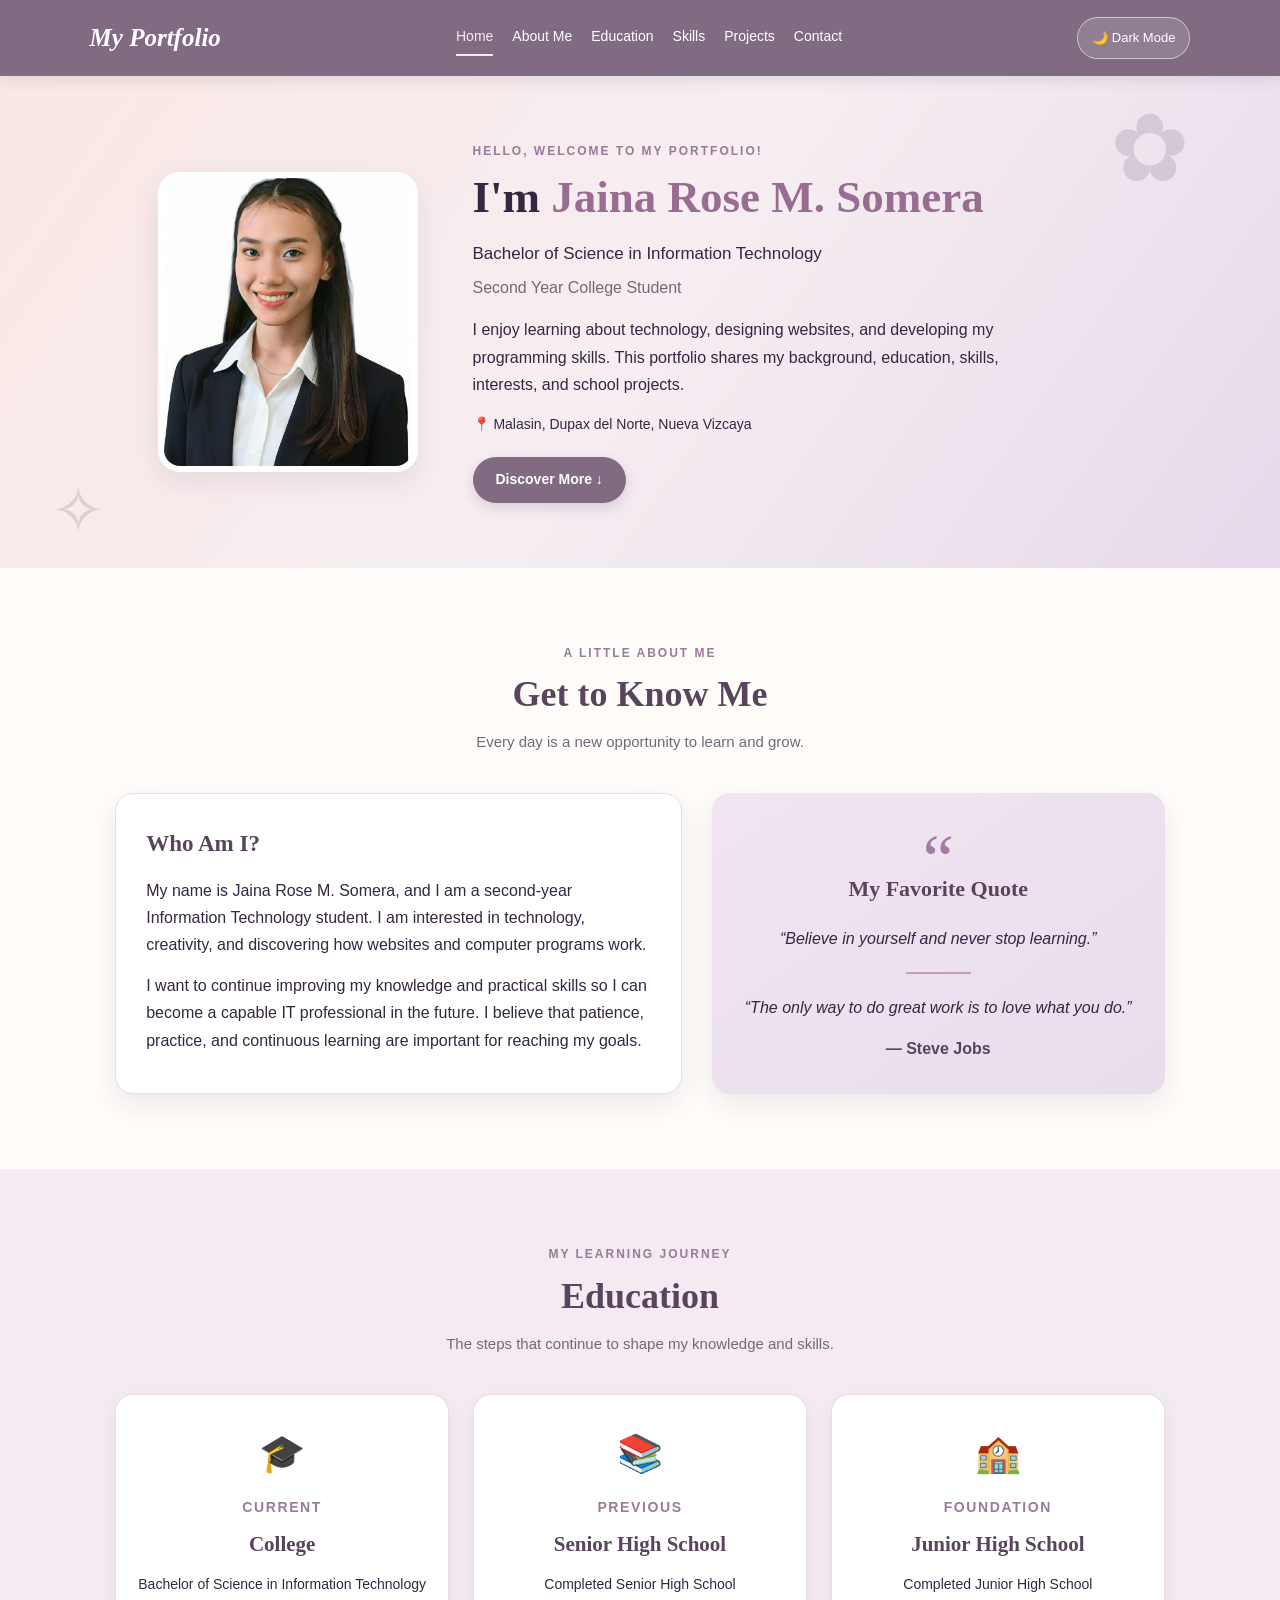
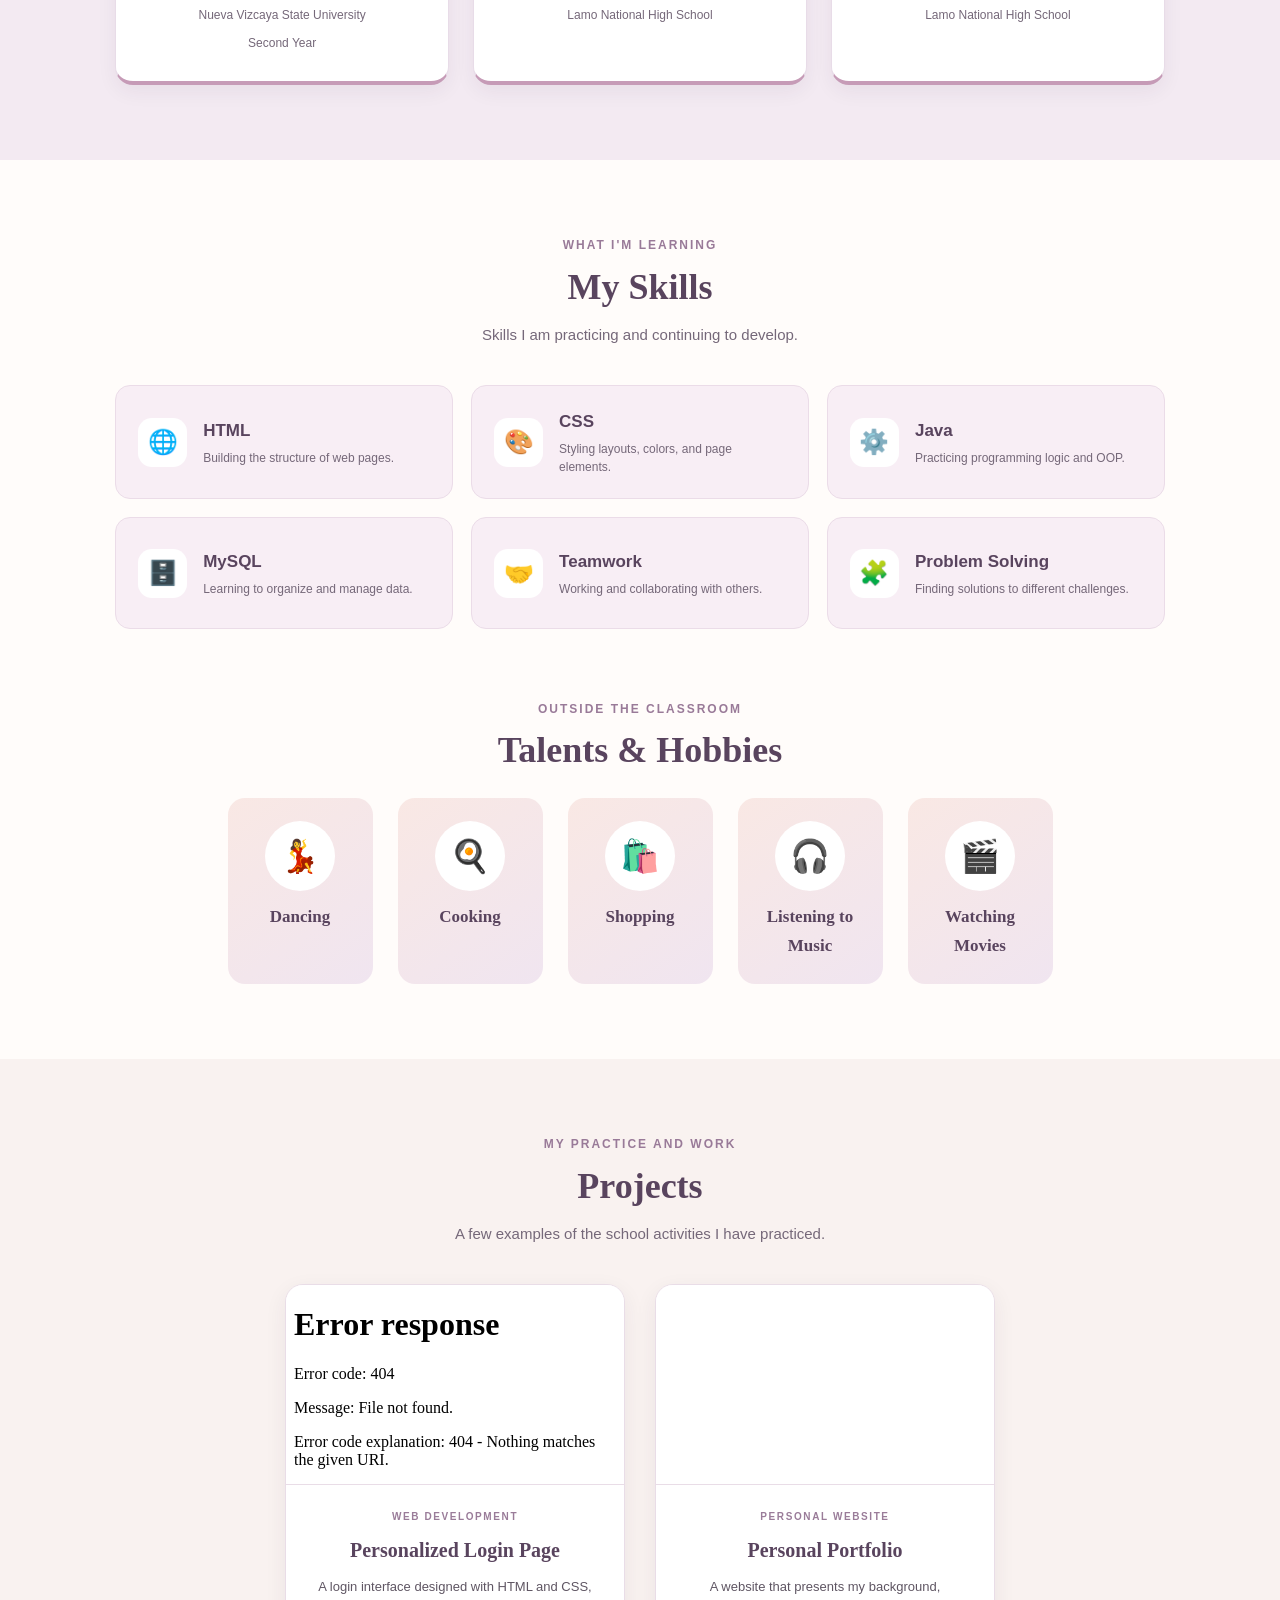
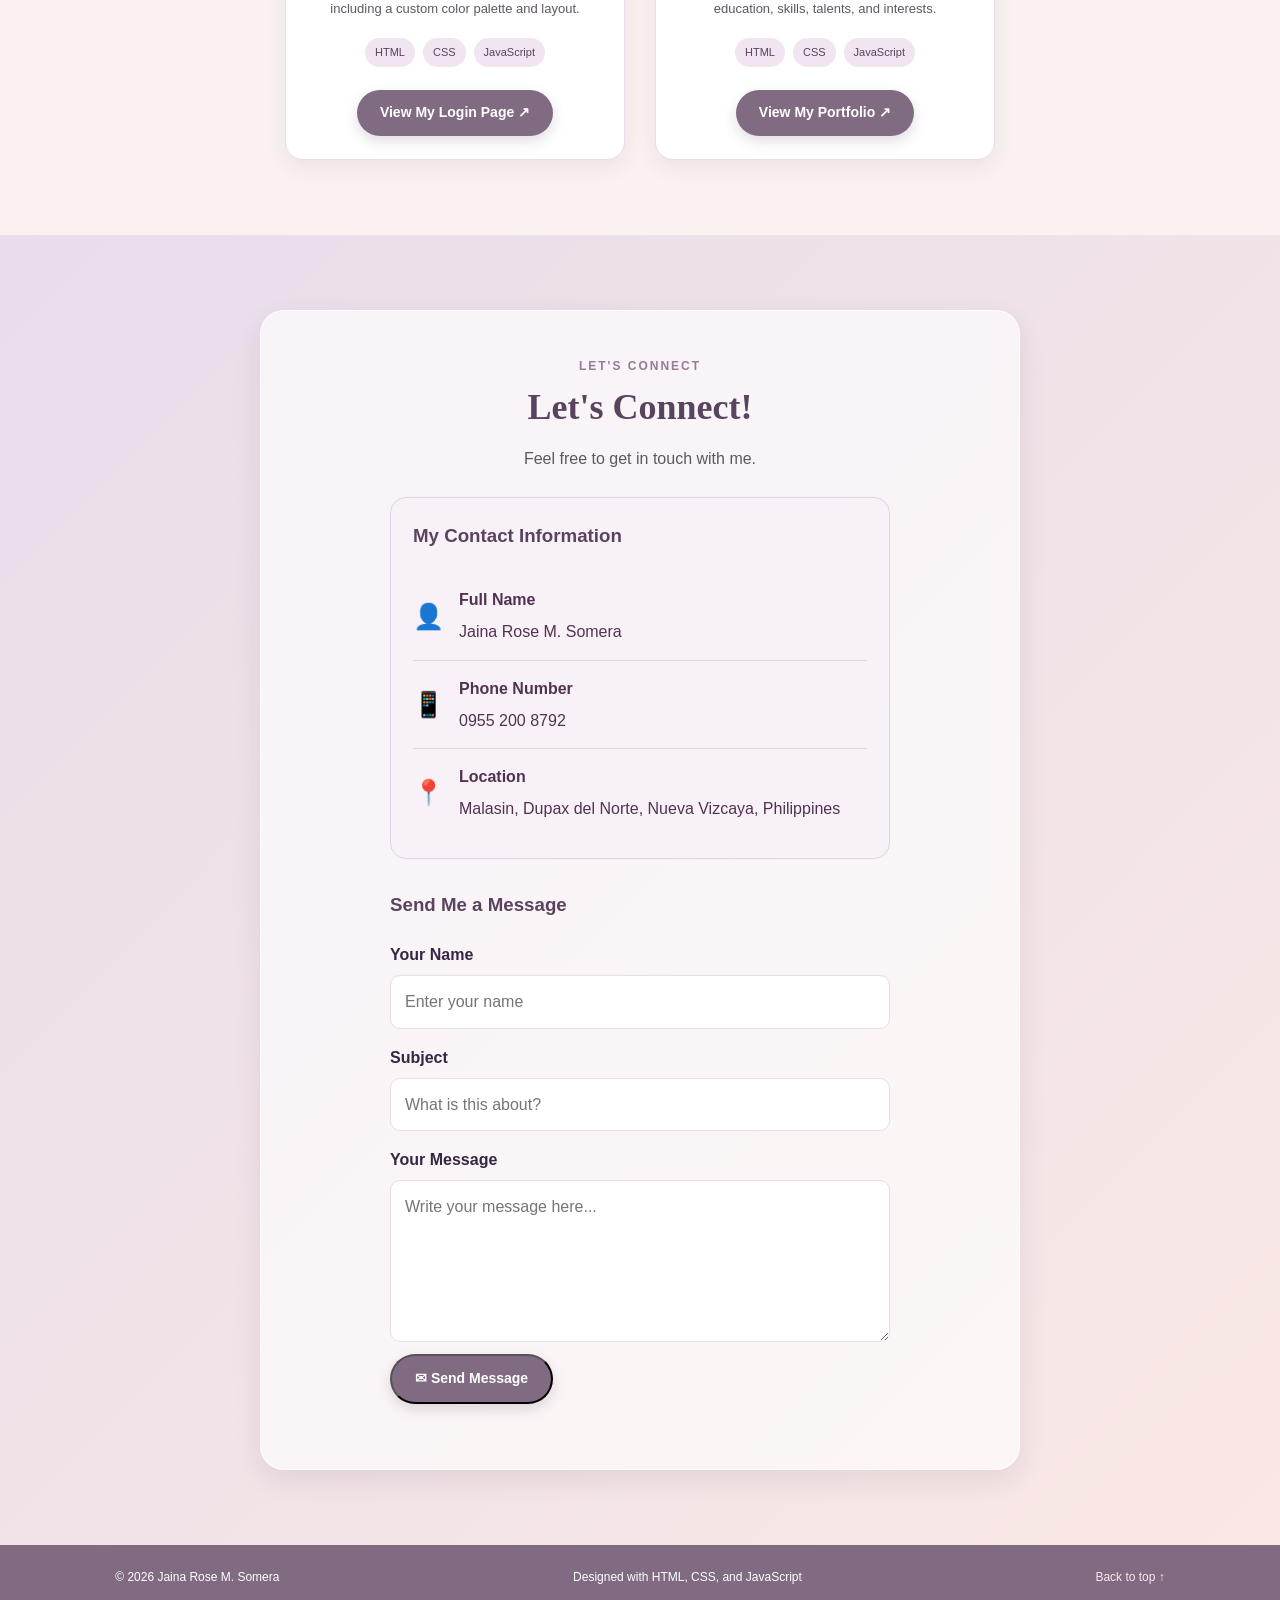
==== index.html @ 02da7db4 "Update index.html" ====
<!DOCTYPE html>
<html lang="en">
<head>
<meta charset="UTF-8">
<meta name="viewport" content="width=device-width, initial-scale=1.0">
<title>My Personal Portfolio | Jaina Rose M. Somera</title>
<link rel="stylesheet" href="style.css">
<script src="script.js" defer></script>
</head>
<body>
<header class="site-header">
<a class="logo" href="#home">My Portfolio</a>
<nav aria-label="Main navigation">
<a href="#home">Home</a>
<a href="#about">About Me</a>
<a href="#education">Education</a>
<a href="#skills">Skills</a>
<a href="#projects">Projects</a>
<a href="#contact">Contact</a>
</nav>
<button id="themeButton" class="theme-button" type="button">
🌙 Dark Mode
</button>
</header>
<main>
<!-- HOME SECTION -->
<section class="hero" id="home">
<div class="hero-image">
<img src="profile.jpg"
alt="Profile picture of Jaina Rose M. Somera"
onerror="this.style.display='none'; this.nextElementSibling.style.display='flex';">
<div class="photo-placeholder">
📷
<span>Add your photo</span>
</div>
</div>
<div class="hero-content">
<p class="eyebrow">HELLO, WELCOME TO MY PORTFOLIO!</p>
<h1>I'm <span>Jaina Rose M. Somera</span></h1>
<h2>Bachelor of Science in Information Technology</h2>
<p class="year-level">Second Year College Student</p>
<p class="description">
I enjoy learning about technology, designing websites,
and developing my programming skills. This portfolio
shares my background, education, skills, interests,
and school projects.
</p>
<p class="location">
📍 Malasin, Dupax del Norte, Nueva Vizcaya
</p>
<a href="#about" class="button-link">
Discover More ↓
</a>
</div>
<div class="hero-decoration decoration-one">✿</div>
<div class="hero-decoration decoration-two">✧</div>
</section>
<!-- ABOUT ME SECTION -->
<section class="section about-section" id="about">
<div class="section-heading">
<p class="eyebrow">A LITTLE ABOUT ME</p>
<h2>Get to Know Me</h2>
<p class="section-intro">
Every day is a new opportunity to learn and grow.
</p>
</div>
<div class="about-grid">
<article class="about-text panel">
<h3>Who Am I?</h3>
<p>
My name is Jaina Rose M. Somera, and I am a
second-year Information Technology student.
I am interested in technology, creativity, and
discovering how websites and computer programs work.
</p>
<p>
I want to continue improving my knowledge and
practical skills so I can become a capable IT
professional in the future. I believe that patience,
practice, and continuous learning are important
for reaching my goals.
</p>
</article>
<aside class="quote-card">
<span class="quote-mark">“</span>
<h3>My Favorite Quote</h3>
<blockquote>
“Believe in yourself and never stop learning.”
</blockquote>
<div class="quote-divider"></div>
<blockquote>
“The only way to do great work is to love what you do.”
</blockquote>
<p class="quote-author">— Steve Jobs</p>
</aside>
</div>
</section>
<!-- EDUCATION SECTION -->
<section class="section education-section" id="education">
<div class="section-heading">
<p class="eyebrow">MY LEARNING JOURNEY</p>
<h2>Education</h2>
<p class="section-intro">
The steps that continue to shape my knowledge and skills.
</p>
</div>
<div class="three-column-grid">
<article class="info-card">
<div class="card-icon">🎓</div>
<p class="card-label">CURRENT</p>
<h3>College</h3>
<p>Bachelor of Science in Information Technology</p>
<p class="muted">Nueva Vizcaya State University</p>
<p class="muted">Second Year</p>
</article>
<article class="info-card">
<div class="card-icon">📚</div>
<p class="card-label">PREVIOUS</p>
<h3>Senior High School</h3>
<p>Completed Senior High School</p>
<p class="muted">Lamo National High School</p>
</article>
<article class="info-card">
<div class="card-icon">🏫</div>
<p class="card-label">FOUNDATION</p>
<h3>Junior High School</h3>
<p>Completed Junior High School</p>
<p class="muted">Lamo National High School</p>
</article>
</div>
</section>
<!-- SKILLS SECTION -->
<section class="section skills-section" id="skills">
<div class="section-heading">
<p class="eyebrow">WHAT I'M LEARNING</p>
<h2>My Skills</h2>
<p class="section-intro">
Skills I am practicing and continuing to develop.
</p>
</div>
<div class="skills-grid">
<article class="skill-card">
<span class="skill-icon">🌐</span>
<div>
<h3>HTML</h3>
<p>Building the structure of web pages.</p>
</div>
</article>
<article class="skill-card">
<span class="skill-icon">🎨</span>
<div>
<h3>CSS</h3>
<p>Styling layouts, colors, and page elements.</p>
</div>
</article>
<article class="skill-card">
<span class="skill-icon">⚙️</span>
<div>
<h3>Java</h3>
<p>Practicing programming logic and OOP.</p>
</div>
</article>
<article class="skill-card">
<span class="skill-icon">🗄️</span>
<div>
<h3>MySQL</h3>
<p>Learning to organize and manage data.</p>
</div>
</article>
<article class="skill-card">
<span class="skill-icon">🤝</span>
<div>
<h3>Teamwork</h3>
<p>Working and collaborating with others.</p>
</div>
</article>
<article class="skill-card">
<span class="skill-icon">🧩</span>
<div>
<h3>Problem Solving</h3>
<p>Finding solutions to different challenges.</p>
</div>
</article>
</div>
<div class="talents-block">
<div class="section-heading compact-heading">
<p class="eyebrow">OUTSIDE THE CLASSROOM</p>
<h2>Talents & Hobbies</h2>
</div>
<div class="talent-row">
<div class="talent-item">
<span>💃</span>
<h3>Dancing</h3>
</div>
<div class="talent-item">
<span>🍳</span>
<h3>Cooking</h3>
</div>
<div class="talent-item">
<span>🛍️</span>
<h3>Shopping</h3>
</div>
<div class="talent-item">
<span>🎧</span>
<h3>Listening to Music</h3>
</div>
<div class="talent-item">
<span>🎬</span>
<h3>Watching Movies</h3>
</div>
</div>
</div>
</div>
</div>
</section>

    <!-- PROJECTS SECTION -->
<section class="section projects-section" id="projects">
<div class="section-heading">
<p class="eyebrow">MY PRACTICE AND WORK</p>
<h2>Projects</h2>
<p class="section-intro">
A few examples of the school activities I have practiced.
</p>
</div>
<div class="three-column-grid project-grid">

   <!-- PROJECT 1: LOGIN PAGE -->
<article class="project-card">
    <!-- PALITAN ANG ART-LOGIN NG IFRAME PREVIEW -->
    <div class="project-art portfolio-preview">
        <iframe
            src="ILAGAY_DITO_ANG_LOGIN_PAGE_LINK_O_URL"
            title="Personalized Login Page Preview"
            loading="lazy">
        </iframe>
    </div>

    <div class="project-body">
        <p class="card-label">WEB DEVELOPMENT</p>
        <h3>Personalized Login Page</h3>
        <p>
            A login interface designed with HTML and CSS,
            including a custom color palette and layout.
        </p>
        <div class="tag-list">
            <span>HTML</span>
            <span>CSS</span>
            <span>JavaScript</span>
        </div>
        
        <a
            href="https://jainasomera.github.io/"
            class="button-link"
            target="_blank"
            rel="noopener noreferrer"
        >
            View My Login Page ↗
        </a>
    </div>
</article>
    
    <!-- PROJECT 2: PERSONAL PORTFOLIO -->
    <article class="project-card">
        <div class="project-art portfolio-preview">
            <iframe
                src="https://jainasomera.github.io/"
                title="My Personal Portfolio Preview"
                loading="lazy">
            </iframe>
        </div>
        <div class="project-body">
            <p class="card-label">PERSONAL WEBSITE</p>
            <h3>Personal Portfolio</h3>
            <p>
                A website that presents my background, education,
                skills, talents, and interests.
            </p>
            <div class="tag-list">
                <span>HTML</span>
                <span>CSS</span>
                <span>JavaScript</span>  
            </div>
            <a href="https://jainasomera.github.io/"
               class="button-link"
               target="_blank"
               rel="noopener noreferrer">
               View My Portfolio ↗
            </a>
        </div>
    </article>

</div>
</section>
<!-- CONTACT SECTION -->
<section class="section contact-section" id="contact">
<div class="contact-box">
<p class="eyebrow">LET'S CONNECT</p>
<h2>Let's Connect!</h2>
<p>Feel free to get in touch with me.</p>
<!-- My Contact Information -->
<div class="my-contact-info">
<h3>My Contact Information</h3>
<div class="contact-detail">
<span class="contact-icon">👤</span>
<div>
<h4>Full Name</h4>
<p>Jaina Rose M. Somera</p>
</div>
</div>
<div class="contact-detail">
<span class="contact-icon">📱</span>
<div>
<h4>Phone Number</h4>
<p>0955 200 8792</p>
</div>
</div>
<div class="contact-detail">
<span class="contact-icon">📍</span>
<div>
<h4>Location</h4>
<p>Malasin, Dupax del Norte, Nueva Vizcaya, Philippines</p>
</div>
</div>
</div>
<!-- Send Me a Message -->
<div class="message-form">
<h3>Send Me a Message</h3>
<form id="contactForm">
<label for="visitorName">Your Name</label>
<input
type="text"
id="visitorName"
name="visitorName"
placeholder="Enter your name"
required
>
<label for="messageSubject">Subject</label>
<input
type="text"
id="messageSubject"
name="messageSubject"
placeholder="What is this about?"
required
>
<label for="visitorMessage">Your Message</label>
<textarea
id="visitorMessage"
name="visitorMessage"
placeholder="Write your message here..."
rows="5"
required
></textarea>
<button type="submit" class="button-link">
✉ Send Message
</button>
<p id="formMessage" class="small-note"
aria-live="polite"></p>
</form>
</div>
</div>
</section>
</main>
<!-- FOOTER -->
<footer class="site-footer">
<p>© <span id="currentYear">2026</span> Jaina Rose M. Somera</p>
<p>Designed with HTML, CSS, and JavaScript</p>
<a href="#home">Back to top ↑</a>
</footer>
<button id="backToTop" class="back-to-top" type="button"
aria-label="Back to top">↑</button>
<div id="toast" class="toast" role="status" aria-live="polite"></div>
</body>
</html>
---- style.css ----
/* ==================================
   MY PERSONAL PORTFOLIO - CSS
================================== */

:root {
    --plum: #806B82;
    --plum-dark: #59445E;
    --plum-deep: #352642;
    --pink: #EBCDD5;
    --cream: #FFF9F6;
    --lavender: #E8DDEB;
    --white: #FFFFFF;
    --muted: #756879;
    --border: #E9DDE7;
    --shadow: 0 10px 28px rgba(53, 38, 66, 0.09);
}

* {
    margin: 0;
    padding: 0;
    box-sizing: border-box;
    scroll-behavior: smooth;
}

body {
    font-family: Arial, Helvetica, sans-serif;
    background: var(--cream);
    color: var(--plum-deep);
    line-height: 1.7;
    transition: background 0.3s, color 0.3s;
}

a {
    color: inherit;
    text-decoration: none;
}

button {
    font: inherit;
    cursor: pointer;
}

button:focus-visible,
a:focus-visible {
    outline: 3px solid #C69BB7;
    outline-offset: 4px;
}

/* HEADER */

.site-header {
    width: 100%;
    min-height: 76px;
    padding: 16px 7%;
    display: flex;
    align-items: center;
    justify-content: space-between;
    gap: 18px;
    flex-wrap: wrap;
    background: var(--plum);
    color: var(--white);
    box-shadow: 0 3px 14px rgba(53, 38, 66, 0.12);
    position: sticky;
    top: 0;
    z-index: 100;
}

.logo {
    font-family: Georgia, "Times New Roman", serif;
    font-size: 25px;
    font-style: italic;
    font-weight: bold;
}

.site-header nav {
    display: flex;
    align-items: center;
    justify-content: center;
    gap: 19px;
    flex-wrap: wrap;
}

.site-header nav a {
    color: #FFFFFF;
    font-size: 14px;
    padding: 5px 0;
    border-bottom: 2px solid transparent;
    transition: 0.25s;
}

.site-header nav a:hover,
.site-header nav a.active {
    color: #FFE5EC;
    border-bottom-color: #FFE5EC;
}

.theme-button {
    border: 1px solid rgba(255, 255, 255, 0.55);
    border-radius: 24px;
    padding: 9px 14px;
    background: rgba(255, 255, 255, 0.13);
    color: white;
    font-size: 13px;
    transition: 0.25s;
}

.theme-button:hover {
    background: rgba(255, 255, 255, 0.24);
    transform: translateY(-2px);
}

/* HOME / HERO */

.hero {
    min-height: 470px;
    padding: 65px 9%;
    display: flex;
    justify-content: center;
    align-items: center;
    gap: 55px;
    flex-wrap: wrap;
    position: relative;
    overflow: hidden;
    background: linear-gradient(125deg, #F9E8E4, #F6EEF2, #E6D9EA);
}

.hero-image {
    width: 260px;
    height: 300px;
    flex: 0 0 260px;
    position: relative;
    z-index: 1;
}

.hero-image img {
    width: 100%;
    height: 100%;
    object-fit: cover;
    border: 6px solid #FFFFFF;
    border-radius: 22px;
    box-shadow: var(--shadow);
}

.photo-placeholder {
    display: none;
    width: 100%;
    height: 100%;
    flex-direction: column;
    align-items: center;
    justify-content: center;
    gap: 12px;
    border: 2px dashed #B99BB8;
    border-radius: 22px;
    color: var(--plum-dark);
    background: rgba(255, 255, 255, 0.55);
    font-size: 45px;
}

.photo-placeholder span {
    font-size: 14px;
}

.hero-content {
    flex: 1 1 360px;
    max-width: 650px;
    position: relative;
    z-index: 1;
}

.eyebrow {
    color: #997A98;
    font-size: 12px;
    font-weight: bold;
    letter-spacing: 2px;
    margin-bottom: 9px;
}

.hero-content h1 {
    color: var(--plum-deep);
    font-family: Georgia, "Times New Roman", serif;
    font-size: clamp(31px, 4vw, 45px);
    line-height: 1.2;
    margin-bottom: 16px;
}

.hero-content h1 span {
    color: #986D91;
}

.hero-content h2 {
    font-size: 17px;
    font-weight: normal;
    margin-bottom: 5px;
}

.year-level {
    color: var(--muted);
    margin-bottom: 12px;
}

.description {
    max-width: 570px;
    margin: 15px 0;
}

.location {
    font-size: 14px;
    margin-bottom: 20px;
}

.button-link {
    display: inline-flex;
    justify-content: center;
    align-items: center;
    gap: 10px;
    border-radius: 28px;
    padding: 11px 23px;
    background: var(--plum);
    color: #FFFFFF;
    font-size: 14px;
    font-weight: bold;
    box-shadow: 0 5px 13px rgba(89, 68, 94, 0.18);
    transition: 0.25s;
}

.button-link:hover {
    background: var(--plum-dark);
    transform: translateY(-3px);
}

.hero-decoration {
    position: absolute;
    color: rgba(128, 107, 130, 0.22);
    line-height: 1;
    pointer-events: none;
}

.decoration-one {
    top: 25px;
    right: 7%;
    font-size: 95px;
}

.decoration-two {
    left: 4%;
    bottom: 25px;
    font-size: 65px;
}

/* GENERAL SECTION STYLES */

.section {
    padding: 75px 9%;
}

.section-heading {
    text-align: center;
    max-width: 720px;
    margin: 0 auto 38px;
}

.section-heading h2,
.contact-box h2 {
    color: var(--plum-dark);
    font-family: Georgia, "Times New Roman", serif;
    font-size: clamp(28px, 3vw, 36px);
    line-height: 1.25;
}

.section-intro {
    color: var(--muted);
    margin-top: 12px;
    font-size: 15px;
}

.three-column-grid {
    display: grid;
    grid-template-columns: repeat(3, minmax(0, 1fr));
    gap: 24px;
}

/* ABOUT ME */

.about-section {
    background: #FFFCFA;
}

.about-grid {
    display: grid;
    grid-template-columns: 1.25fr 1fr;
    gap: 30px;
    align-items: stretch;
}

.panel {
    padding: 30px;
    border: 1px solid var(--border);
    border-radius: 18px;
    background: #FFFFFF;
    box-shadow: var(--shadow);
}

.about-text h3 {
    color: var(--plum-dark);
    font-family: Georgia, "Times New Roman", serif;
    font-size: 23px;
    margin-bottom: 14px;
}

.about-text p {
    margin-bottom: 14px;
}

.about-text p:last-child {
    margin-bottom: 0;
}

.quote-card {
    position: relative;
    padding: 32px;
    text-align: center;
    border-radius: 18px;
    background: linear-gradient(145deg, #F0E5F0, #E8DDEB);
    box-shadow: var(--shadow);
}

.quote-mark {
    display: block;
    height: 45px;
    color: #A17DA1;
    font-family: Georgia, serif;
    font-size: 70px;
    line-height: 1;
}

.quote-card h3 {
    color: var(--plum-dark);
    font-family: Georgia, "Times New Roman", serif;
    font-size: 22px;
    margin-bottom: 18px;
}

.quote-card blockquote {
    font-style: italic;
    margin: 12px 0;
}

.quote-divider {
    width: 65px;
    height: 2px;
    margin: 20px auto;
    background: #C69BB7;
}

.quote-author {
    color: var(--plum-dark);
    font-weight: bold;
    margin-top: 14px;
}

/* EDUCATION */

.education-section {
    background: #F3EAF2;
}

.info-card {
    padding: 28px 22px;
    text-align: center;
    background: #FFFFFF;
    border: 1px solid #E8DCE8;
    border-bottom: 4px solid #C69BB7;
    border-radius: 18px;
    box-shadow: 0 7px 20px rgba(53, 38, 66, 0.06);
    transition: 0.25s;
}

.info-card:hover {
    transform: translateY(-5px);
    box-shadow: var(--shadow);
}

.card-icon {
    font-size: 37px;
    margin-bottom: 10px;
}

.card-label {
    color: #9A7C99;
    font-size: 10px;
    font-weight: bold;
    letter-spacing: 1.6px;
    margin-bottom: 7px;
}

.info-card h3 {
    color: var(--plum-dark);
    font-family: Georgia, "Times New Roman", serif;
    font-size: 21px;
    margin-bottom: 10px;
}

.info-card p {
    font-size: 14px;
}

.info-card .muted {
    margin-top: 8px;
    color: var(--muted);
    font-size: 12px;
}

/* SKILLS */

.skills-section {
    background: #FFFCFA;
}

.skills-grid {
    display: grid;
    grid-template-columns: repeat(3, minmax(0, 1fr));
    gap: 18px;
}

.skill-card {
    display: flex;
    align-items: center;
    gap: 16px;
    min-height: 112px;
    padding: 22px;
    background: #F8EEF5;
    border: 1px solid #EBDCE8;
    border-radius: 15px;
    transition: 0.25s;
}

.skill-card:hover {
    background: #F0E1ED;
    transform: translateY(-4px);
}

.skill-icon {
    width: 49px;
    height: 49px;
    display: flex;
    align-items: center;
    justify-content: center;
    flex: 0 0 49px;
    border-radius: 14px;
    background: #FFFFFF;
    font-size: 24px;
}

.skill-card h3 {
    color: var(--plum-dark);
    font-size: 17px;
    margin-bottom: 3px;
}

.skill-card p {
    color: var(--muted);
    font-size: 12px;
    line-height: 1.5;
}

/* TALENTS AND HOBBIES */

.talents-block {
    margin-top: 70px;
}

.compact-heading {
    margin-bottom: 25px;
}

.talent-row {
    display: flex;
    justify-content: center;
     flex-wrap: wrap;
    gap: 25px;
    
}

.talent-item {
    width: 145px;
    padding: 23px 15px;
    text-align: center;
    border-radius: 17px;
    background: linear-gradient(145deg, #F9E8E4, #F0E5F0);
    transition: 0.25s;
}

.talent-item:hover {
    transform: translateY(-5px) rotate(-1deg);
}

.talent-item span {
    width: 70px;
    height: 70px;
    display: flex;
    justify-content: center;
    align-items: center;
    margin: 0 auto 12px;
    border-radius: 50%;
    background: #FFFFFF;
    font-size: 32px;
}

.talent-item h3 {
    color: var(--plum-dark);
    font-family: Georgia, "Times New Roman", serif;
    font-size: 17px;
}

/* PROJECTS */

.projects-section {
    background: #F9F2F0;
}

.project-card {
    overflow: hidden;
    background: #FFFFFF;
    border: 1px solid var(--border);
    border-radius: 18px;
    box-shadow: 0 7px 22px rgba(53, 38, 66, 0.07);
    transition: 0.25s;
}

.project-card:hover {
    transform: translateY(-6px);
    box-shadow: var(--shadow);
}

.project-art {
    height: 175px;
    display: flex;
    align-items: center;
    justify-content: center;
    flex-direction: column;
    position: relative;
    overflow: hidden;
    gap: 7px;
}

.art-login {
    background: linear-gradient(135deg, #314B50, #78958F);
    color: #FFFFFF;
}

.mini-window {
    width: 70%;
    min-height: 115px;
    padding: 10px 13px;
    display: flex;
    flex-direction: column;
    gap: 7px;
    border: 1px solid rgba(255,255,255,0.5);
    border-radius: 10px;
    background: rgba(255,255,255,0.12);
    font-size: 10px;
}

.mini-window b {
    text-align: center;
    font-size: 13px;
    margin: 3px 0;
}

.mini-window i {
    display: block;
    height: 12px;
    border-radius: 4px;
    background: rgba(255,255,255,0.85);
}

.mini-window em {
    align-self: center;
    padding: 2px 18px;
    border-radius: 8px;
    background: #D9C2E5;
    color: #352642;
    font-style: normal;
}

.art-portfolio {
    background: linear-gradient(135deg, #C8A9C5, #F1D9D8);
    color: #49364E;
}

.art-portfolio b {
    font-family: Georgia, "Times New Roman", serif;
    font-size: 26px;
}

.art-portfolio > span:last-child {
    font-size: 12px;
    letter-spacing: 1px;
}

.art-star {
    position: absolute;
    top: 13px;
    right: 22px;
    font-size: 28px;
}

.art-database {
    background: linear-gradient(135deg, #25263F, #515879);
    color: #FFFFFF;
}

.art-database > span {
    font-size: 58px;
    line-height: 1;
}

.art-database b {
    font-size: 15px;
    letter-spacing: 3px;
}

.art-database small {
    color: #E4D8EB;
    font-size: 10px;
}

.project-body {
    padding: 23px;
}

.project-body h3 {
    color: var(--plum-dark);
    font-family: Georgia, "Times New Roman", serif;
    font-size: 20px;
    line-height: 1.35;
    margin: 5px 0 12px;
}

.project-body > p:not(.card-label) {
    color: #5F5663;
    font-size: 13px;
    margin-bottom: 18px;
}

.tag-list {
    display: flex;
    flex-wrap: wrap;
    gap: 8px;
   margin-bottom: 18px;
}

.tag-list span {
    padding: 5px 10px;
    border-radius: 20px;
    background: #F0E5F0;
    color: var(--plum-dark);
    font-size: 11px;
}

.project-body .button-link {
    margin-top: 5px; 
}

/* CONTACT */

.contact-section {
    background: linear-gradient(135deg, #E8DDEB, #F9E8E4);
}

.contact-box {
    max-width: 760px;
    margin: 0 auto;
    padding: 45px 30px;
    border: 1px solid rgba(255, 255, 255, 0.8);
    border-radius: 24px;
    background: rgba(255, 255, 255, 0.63);
    text-align: center;
    box-shadow: var(--shadow);
}

.contact-box h2 {
    margin-bottom: 15px;
}

.contact-box > p:not(.eyebrow):not(.small-note) {
    color: #5F5663;
    margin: 0 auto 15px;
    max-width: 560px;
}

.contact-box .button-link {
    margin-top: 12px;
}

.small-note {
    color: var(--muted);
    font-size: 11px;
    margin-top: 20px;
}

/* FOOTER */

.site-footer {
    display: flex;
    justify-content: space-between;
    align-items: center;
    gap: 12px 25px;
    flex-wrap: wrap;
    padding: 22px 9%;
    background: var(--plum);
    color: #FFFFFF;
    font-size: 12px;
}

.site-footer a {
    color: #FFE5EC;
    border-bottom: 1px solid transparent;
}

.site-footer a:hover {
    border-bottom-color: #FFE5EC;
}

/* BACK TO TOP BUTTON */

.back-to-top {
    position: fixed;
    right: 22px;
    bottom: 22px;
    width: 45px;
    height: 45px;
    display: none;
    align-items: center;
    justify-content: center;
    border: none;
    border-radius: 50%;
    background: var(--plum);
    color: #FFFFFF;
    font-size: 24px;
    box-shadow: var(--shadow);
    z-index: 90;
    transition: 0.2s;
}

.back-to-top.visible {
    display: flex;
}

.back-to-top:hover {
    background: var(--plum-dark);
    transform: translateY(-3px);
}

/* NOTIFICATION MESSAGE */

.toast {
    position: fixed;
    left: 50%;
    bottom: 25px;
    transform: translate(-50%, 20px);
    max-width: calc(100% - 35px);
    padding: 12px 20px;
    border-radius: 12px;
    background: var(--plum-deep);
    color: #FFFFFF;
    font-size: 13px;
    text-align: center;
    box-shadow: var(--shadow);
    opacity: 0;
    pointer-events: none;
    transition: opacity 0.25s, transform 0.25s;
    z-index: 200;
}

.toast.show {
    opacity: 1;
    transform: translate(-50%, 0);
}

/* DARK MODE */

body.dark-mode {
    --cream: #211D25;
    --white: #302936;
    --plum-deep: #F7EFF8;
    --plum-dark: #F0DFF0;
    --muted: #D0C2D3;
    --border: #4D4054;
    --shadow: 0 10px 28px rgba(0, 0, 0, 0.2);
    background: #211D25;
    color: #F7EFF8;
}

body.dark-mode .site-header,
body.dark-mode .site-footer {
    background: #17131B;
}

body.dark-mode .hero {
    background: linear-gradient(125deg, #352B3D, #49394E);
}

body.dark-mode .hero-content h1,
body.dark-mode .hero-content h2,
body.dark-mode .hero-content h1 span,
body.dark-mode .section-heading h2,
body.dark-mode .about-text h3,
body.dark-mode .quote-card h3,
body.dark-mode .info-card h3,
body.dark-mode .skill-card h3,
body.dark-mode .talent-item h3,
body.dark-mode .project-body h3,
body.dark-mode .contact-box h2 {
    color: #F7EFF8;
}

body.dark-mode .about-section,
body.dark-mode .skills-section,
body.dark-mode .projects-section {
    background: #211D25;
}

body.dark-mode .education-section {
    background: #2B2431;
}

body.dark-mode .panel,
body.dark-mode .info-card,
body.dark-mode .skill-card,
body.dark-mode .project-card {
    background: #302936;
    border-color: #4D4054;
    color: #F7EFF8;
}

body.dark-mode .quote-card,
body.dark-mode .talent-item {
    background: linear-gradient(145deg, #403448, #352B3D);
    color: #F7EFF8;
}

body.dark-mode .skill-icon,
body.dark-mode .talent-item span {
    background: #49394E;
}

body.dark-mode .project-body > p:not(.card-label),
body.dark-mode .contact-box > p:not(.eyebrow):not(.small-note) {
    color: #D0C2D3;
}

body.dark-mode .contact-section {
    background: linear-gradient(135deg, #302637, #3A2D3A);
}

body.dark-mode .contact-box {
    background: rgba(33, 29, 37, 0.7);
    border-color: #4D4054;
}

body.dark-mode .tag-list span {
    background: #49394E;
    color: #F7EFF8;
}

body.dark-mode .photo-placeholder {
    background: #302936;
    color: #F7EFF8;
    border-color: #66536D;
}

/* TABLET RESPONSIVENESS */

@media screen and (max-width: 1050px) {
    .site-header {
        justify-content: center;
    }

    .site-header nav {
        order: 3;
        width: 100%;
    }

    .hero {
        gap: 35px;
    }

    .skills-grid {
        grid-template-columns: repeat(2, minmax(0, 1fr));
    }
}

/* MOBILE RESPONSIVENESS */

@media screen and (max-width: 700px) {
    .site-header {
        position: relative;
        padding: 17px 5%;
    }

    .logo {
        font-size: 23px;
    }

    .site-header nav {
        gap: 10px 15px;
    }

    .site-header nav a {
        font-size: 12px;
    }

    .hero {
        padding: 45px 6%;
        text-align: center;
        gap: 25px;
    }

    .hero-image {
        width: 220px;
        height: 255px;
        flex-basis: 220px;
    }

    .hero-content {
        flex-basis: 100%;
    }

    .hero-content h1 {
        font-size: 32px;
    }

    .hero-content h2 {
        font-size: 15px;
    }

    .decoration-one {
        right: 2%;
        font-size: 55px;
    }

    .decoration-two {
        left: 2%;
        font-size: 45px;
    }

    .section {
        padding: 55px 6%;
    }

    .about-grid,
    .three-column-grid,
    .skills-grid {
        grid-template-columns: 1fr;
    }

    .panel,
    .quote-card {
        padding: 24px;
    }

    .talents-block {
        margin-top: 50px;
    }

    .talent-row {
        gap: 13px;
    }

    .talent-item {
        width: 125px;
    }

    .project-art {
        height: 165px;
    }

    .contact-box {
        padding: 35px 20px;
    }

    .site-footer {
        flex-direction: column;
        text-align: center;
        padding: 22px 6%;
    }
}



/* Contact Information */
.my-contact-info {
    margin: 25px auto;
    padding: 22px;
    max-width: 500px;
    text-align: left;
    background: #F8F1F8;
    color: #50344F;
    border: 1px solid #E2D2E5;
    border-radius: 16px;
}

.my-contact-info h3,
.message-form h3 {
    margin-bottom: 20px;
    color: var(--plum-dark);
}

.contact-detail {
    display: flex;
    align-items: center;
    gap: 15px;
    padding: 14px 0;
    border-bottom: 1px solid #E2D2E5;
}

.contact-detail:last-child {
    border-bottom: none;
}

.contact-icon {
    font-size: 25px;
}

.contact-detail h4 {
    margin: 0 0 5px;
}

.contact-detail p {
    margin: 0;
    overflow-wrap: anywhere;
}

/* Send Me a Message Form */
.message-form {
    max-width: 500px;
    margin: 30px auto 0;
    text-align: left;
}

.message-form label {
    display: block;
    margin: 15px 0 7px;
    font-weight: 600;
}

.message-form input,
.message-form textarea {
    display: block;
    width: 100%;
    padding: 12px 14px;
    border: 1px solid var(--border);
    border-radius: 10px;
    background: #FFFFFF;
    color: #302936;
    font: inherit;
    box-sizing: border-box;
}

.message-form textarea {
    resize: vertical;
}

.message-form input:focus,
.message-form textarea:focus {
    outline: 2px solid #B58ABD;
    outline-offset: 2px;
}

.message-form button {
    margin-top: 18px;
    cursor: pointer;
}

body.dark-mode .my-contact-info {
    background: #302936;
    color: #F7EFF8;
    border-color: #4D4054;
}

body.dark-mode .my-contact-info h3,
body.dark-mode .message-form h3 {
    color: #E8CBEA;
}

body.dark-mode .contact-detail {
    border-color: #4D4054;
}

body.dark-mode .message-form input,
body.dark-mode .message-form textarea {
    background: #302936;
    color: #F7EFF8;
    border-color: #65546B;
}

/* LIVE PORTFOLIO PREVIEW */
.portfolio-preview {
    height: 200px;
    overflow: hidden;
    background: #F6EEF2;
    border-bottom: 1px solid var(--border);
}

.portfolio-preview iframe {
    width: 100%;
    height: 100%;
    border: none;
    display: block;
    background: white;
}

/* I-center ang mga project card at ang loob nito */
.three-column-grid.project-grid {
    display: flex !important;
    justify-content: center !important;
    align-items: stretch;
    flex-wrap: wrap;
    gap: 30px;
}

.project-grid .project-card {
    flex: 0 1 340px;
    max-width: 100%;
}

.project-body {
    text-align: center;
    display: flex;
    flex-direction: column;
    align-items: center;
}

.tag-list {
    justify-content: center;
}
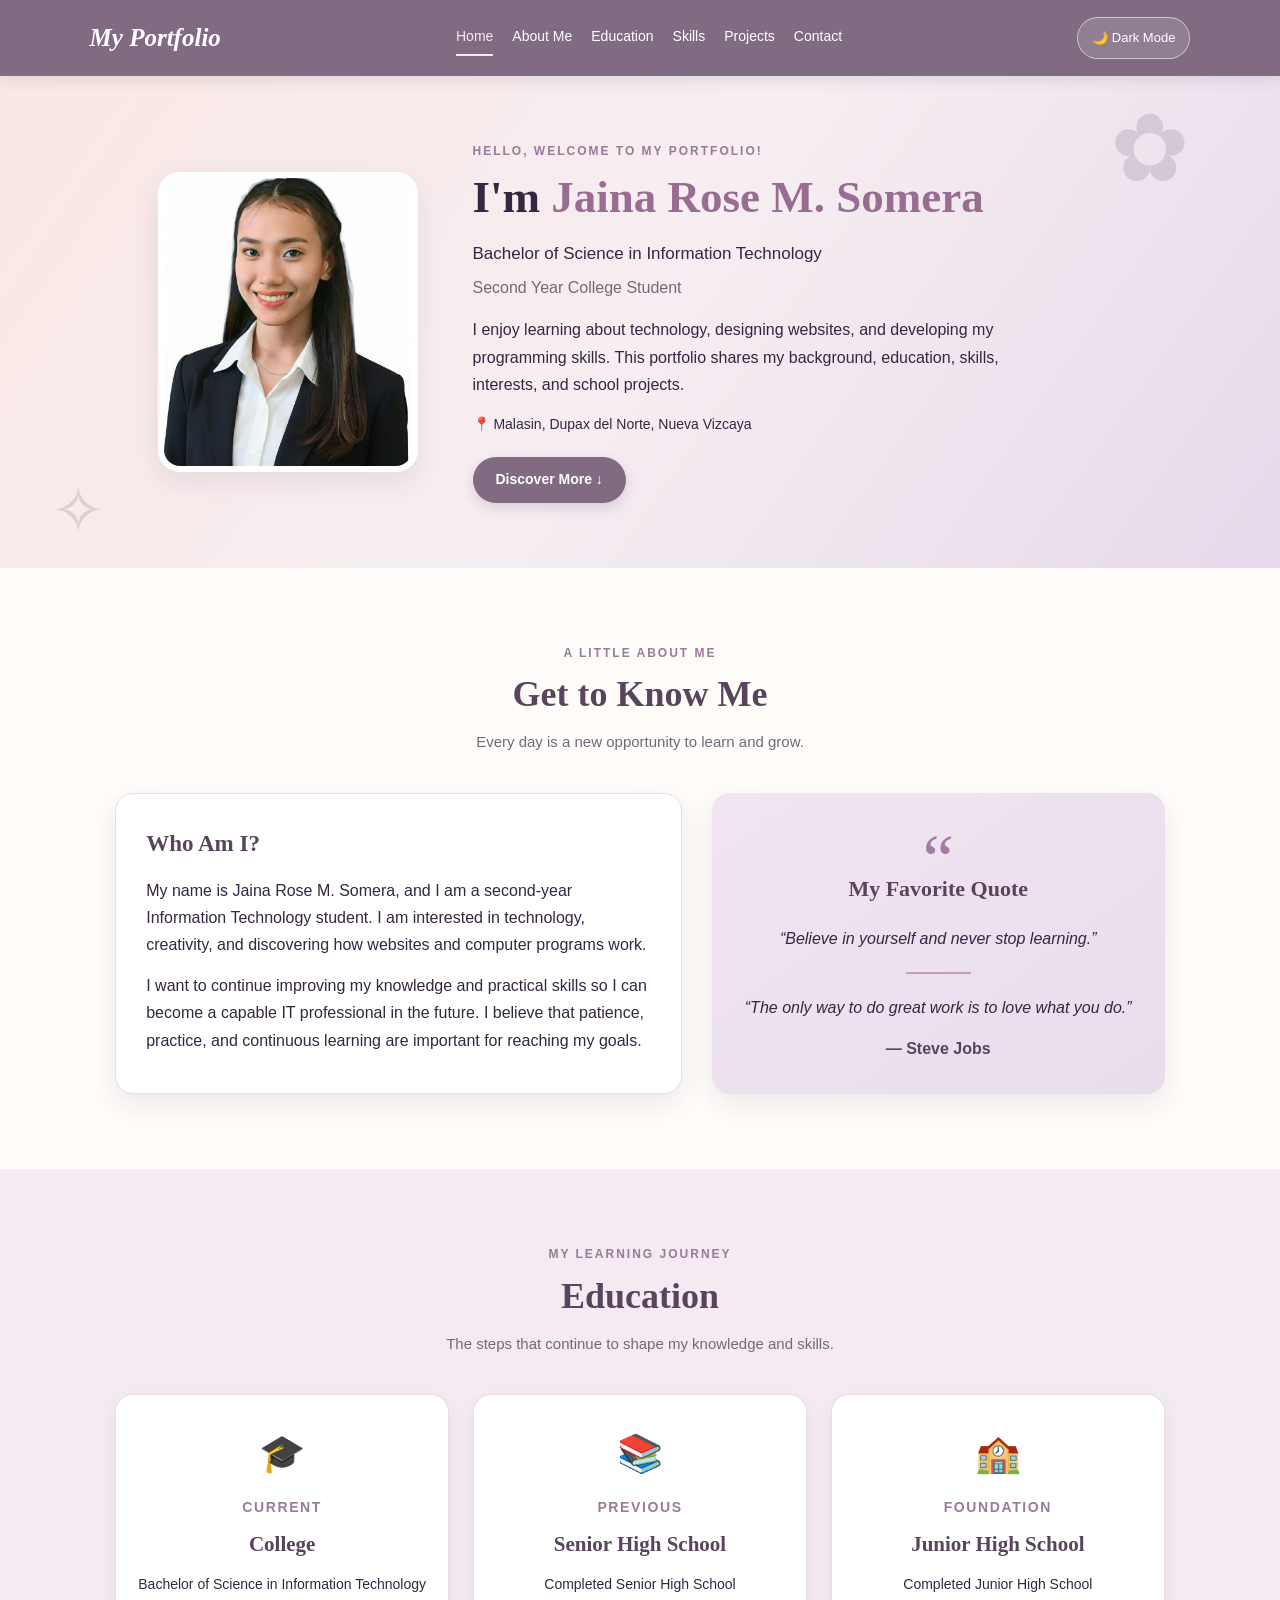
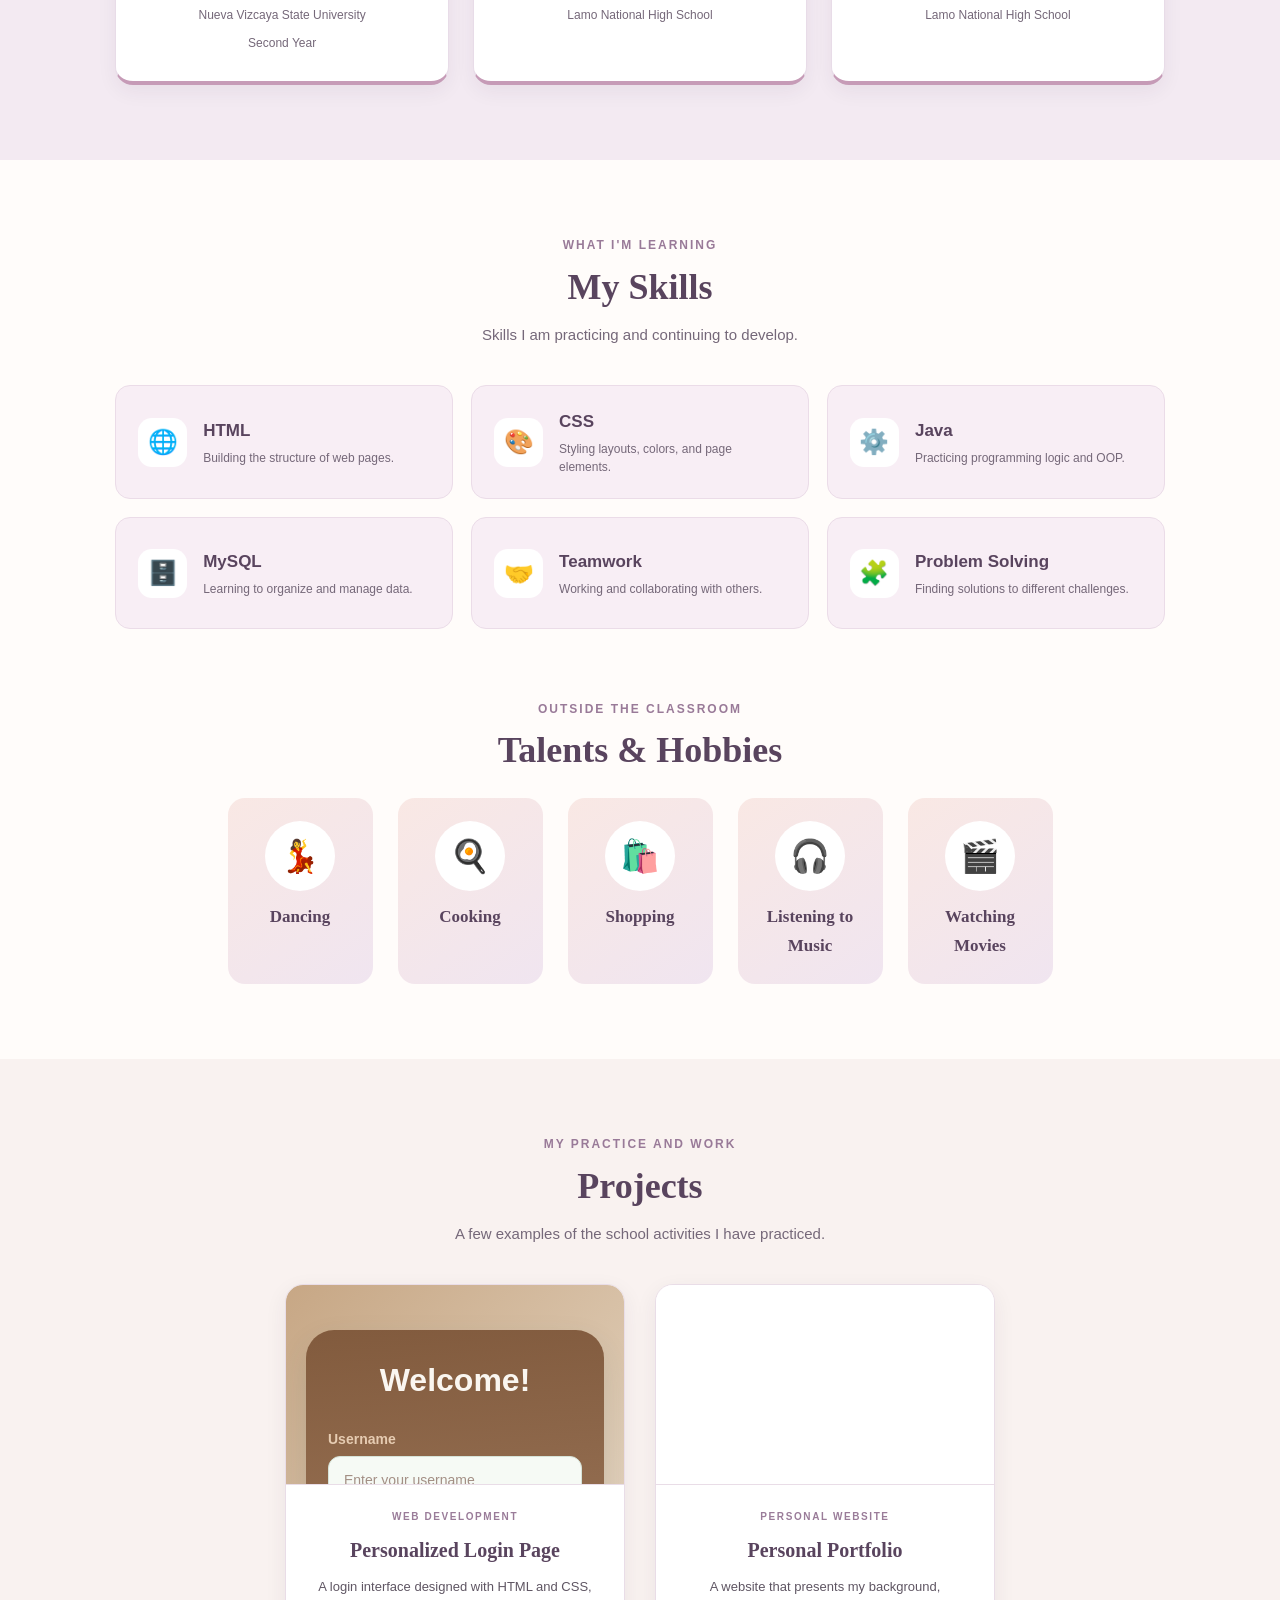
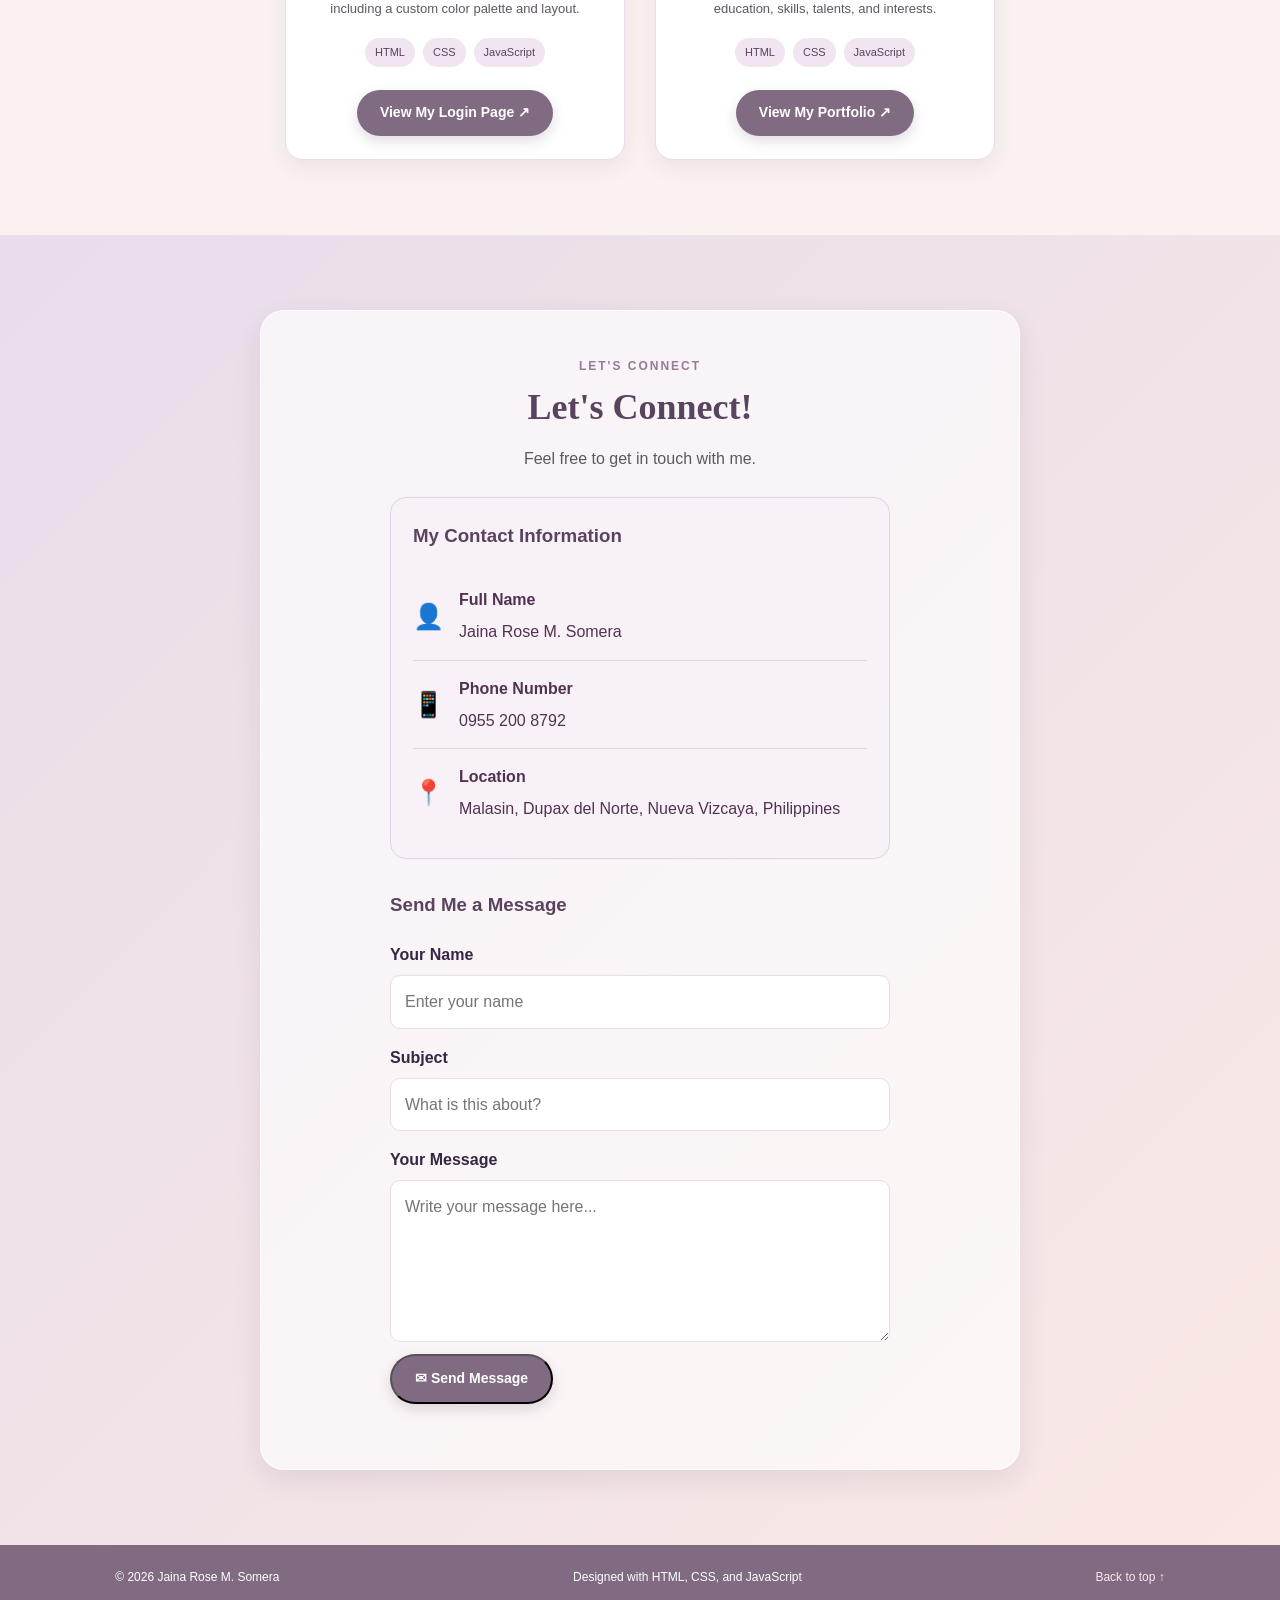
==== commit 54f1fad3: "Update index.html" ====
--- a/index.html
+++ b/index.html
@@ -227,10 +227,9 @@
 
    <!-- PROJECT 1: LOGIN PAGE -->
 <article class="project-card">
-    <!-- PALITAN ANG ART-LOGIN NG IFRAME PREVIEW -->
     <div class="project-art portfolio-preview">
         <iframe
-            src="ILAGAY_DITO_ANG_LOGIN_PAGE_LINK_O_URL"
+            src="loginpage.html"
             title="Personalized Login Page Preview"
             loading="lazy">
         </iframe>
@@ -250,7 +249,7 @@
         </div>
         
         <a
-            href="https://jainasomera.github.io/"
+            href="loginpage.html"
             class="button-link"
             target="_blank"
             rel="noopener noreferrer"
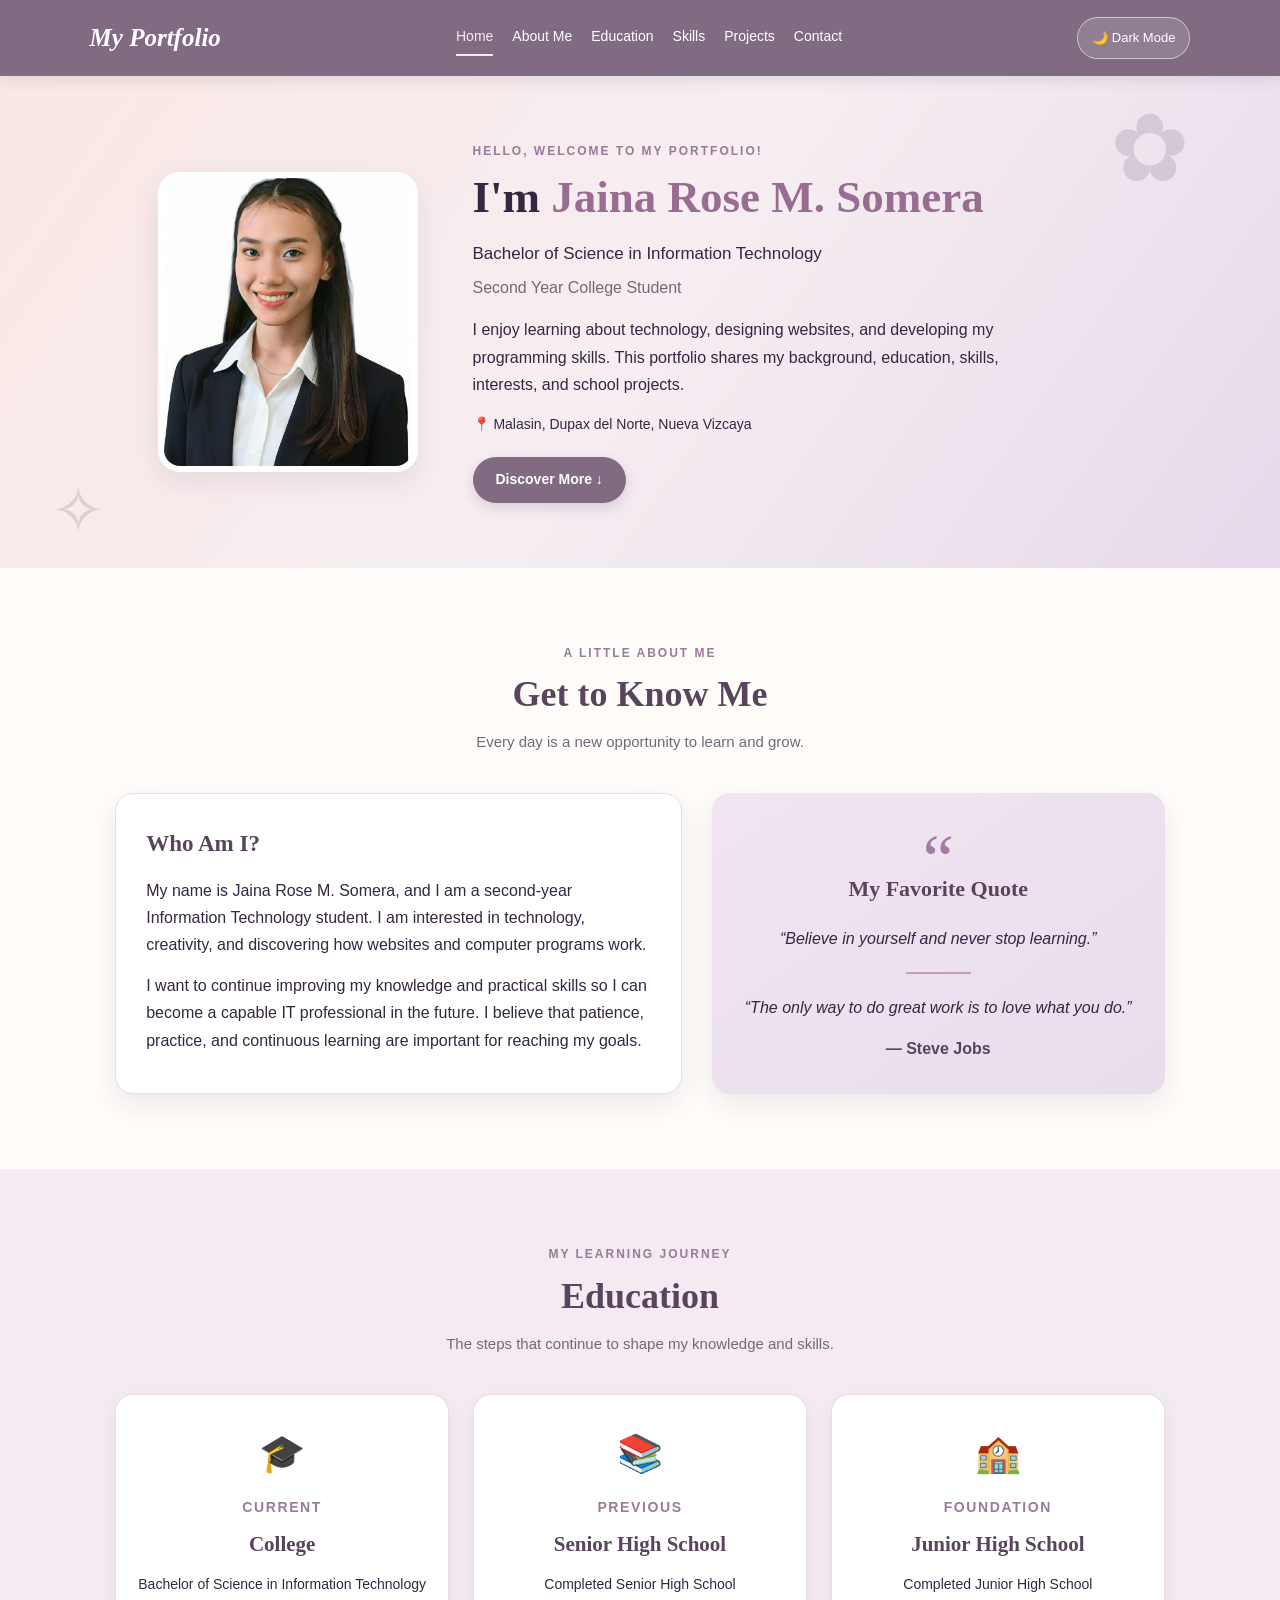
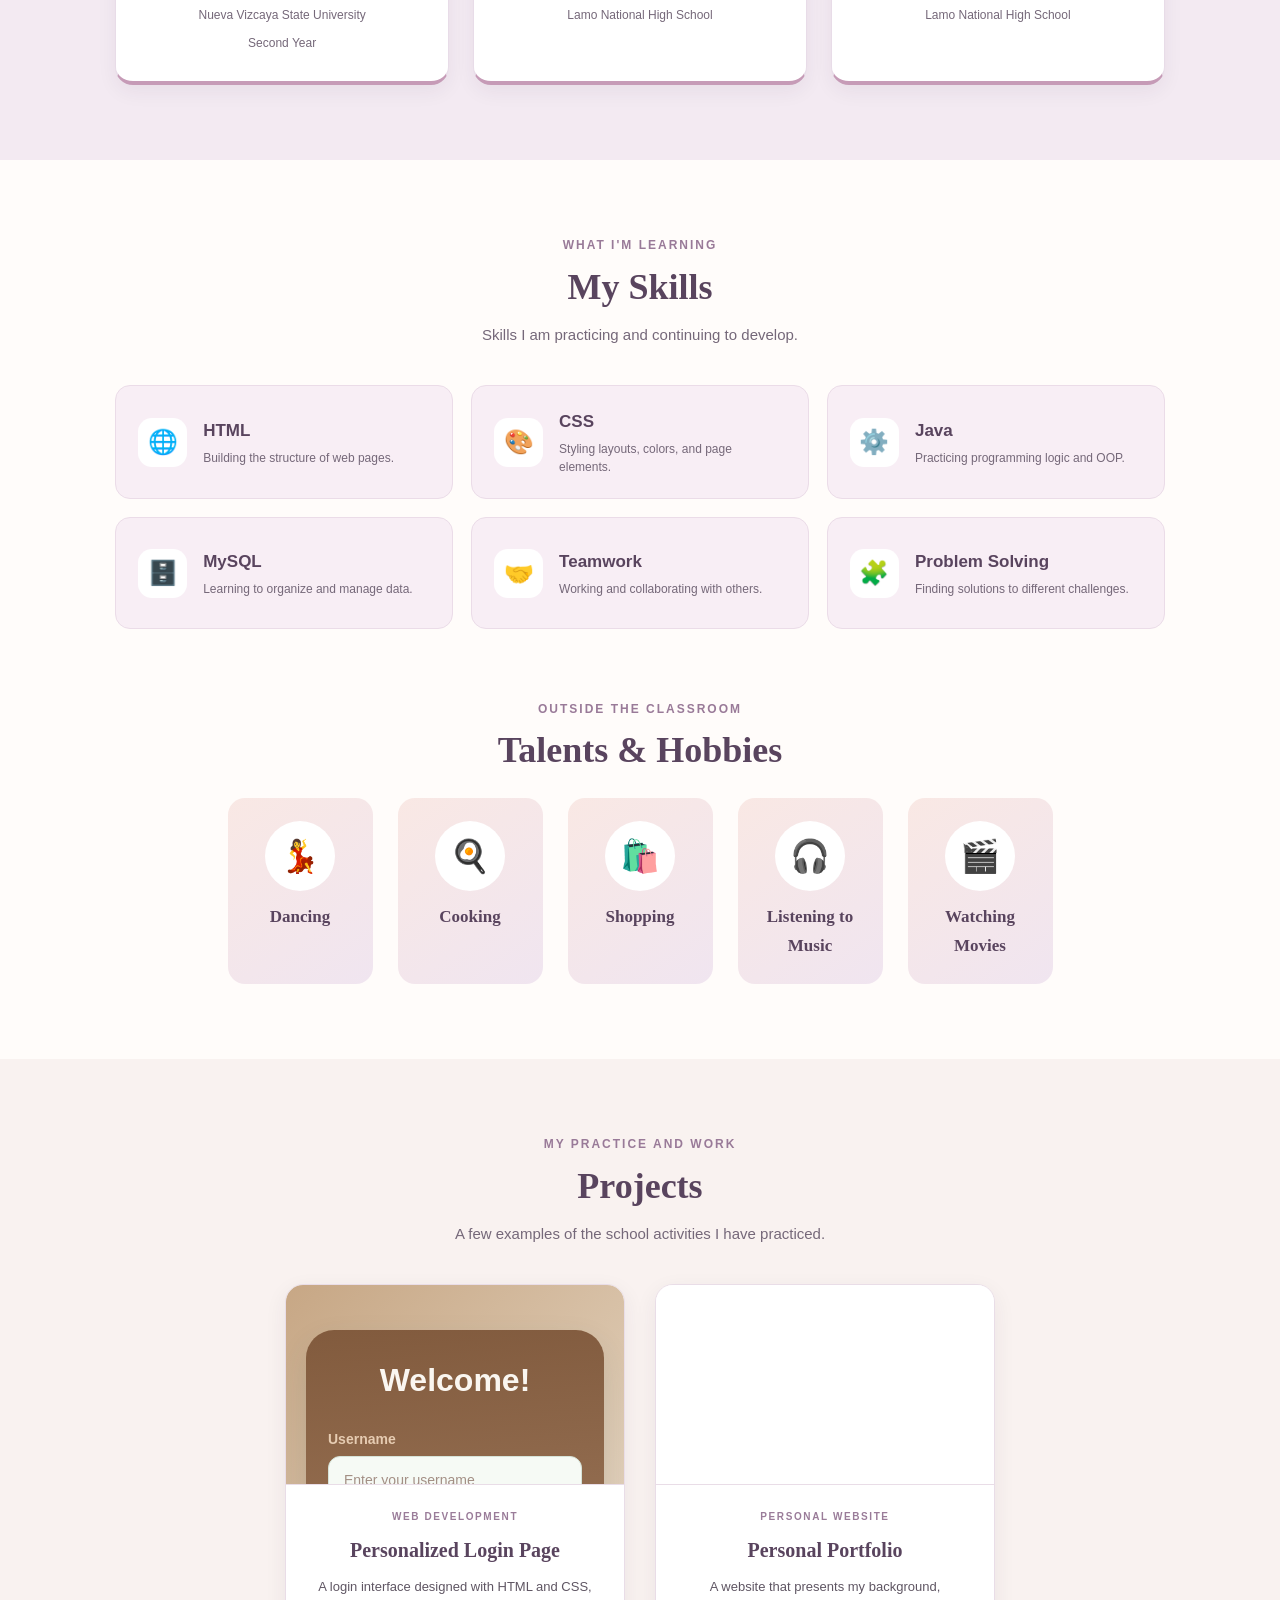
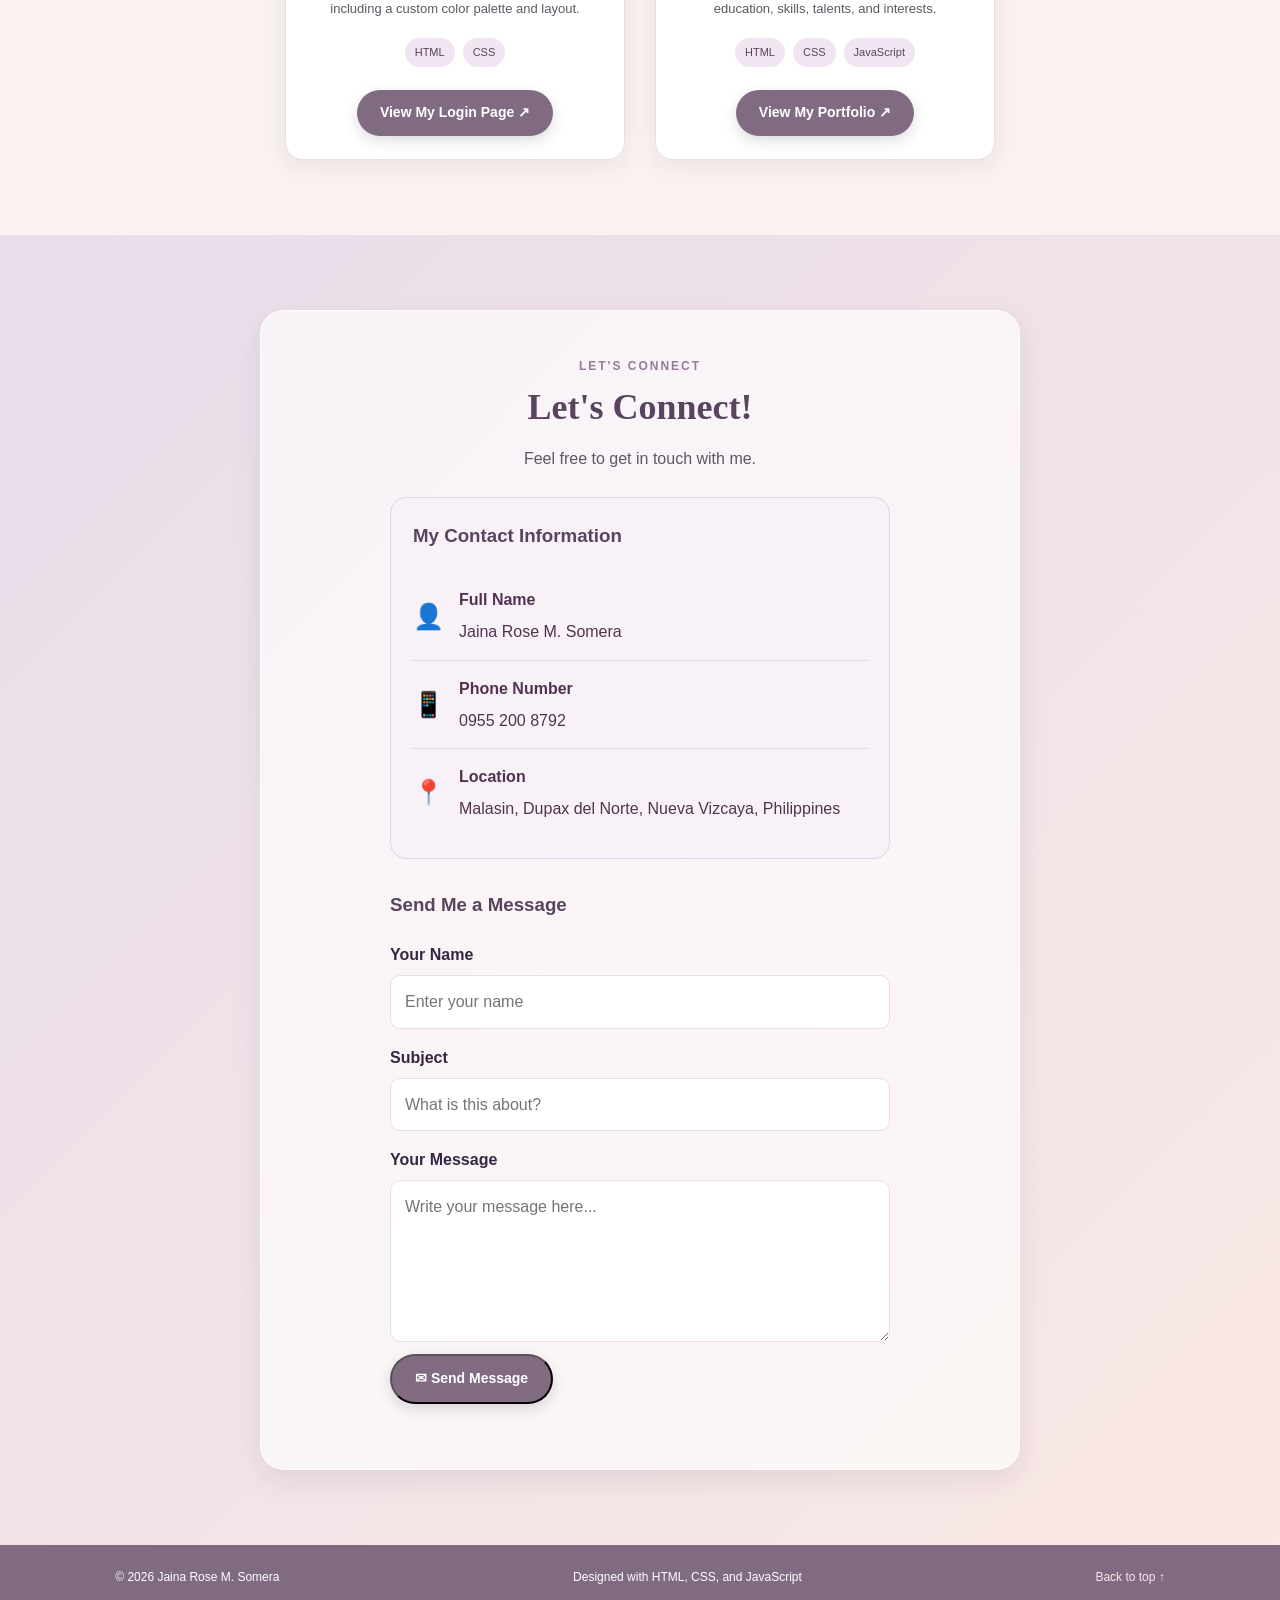
==== commit 9ca33d3c: "Update index.html" ====
--- a/index.html
+++ b/index.html
@@ -245,7 +245,6 @@
         <div class="tag-list">
             <span>HTML</span>
             <span>CSS</span>
-            <span>JavaScript</span>
         </div>
         
         <a
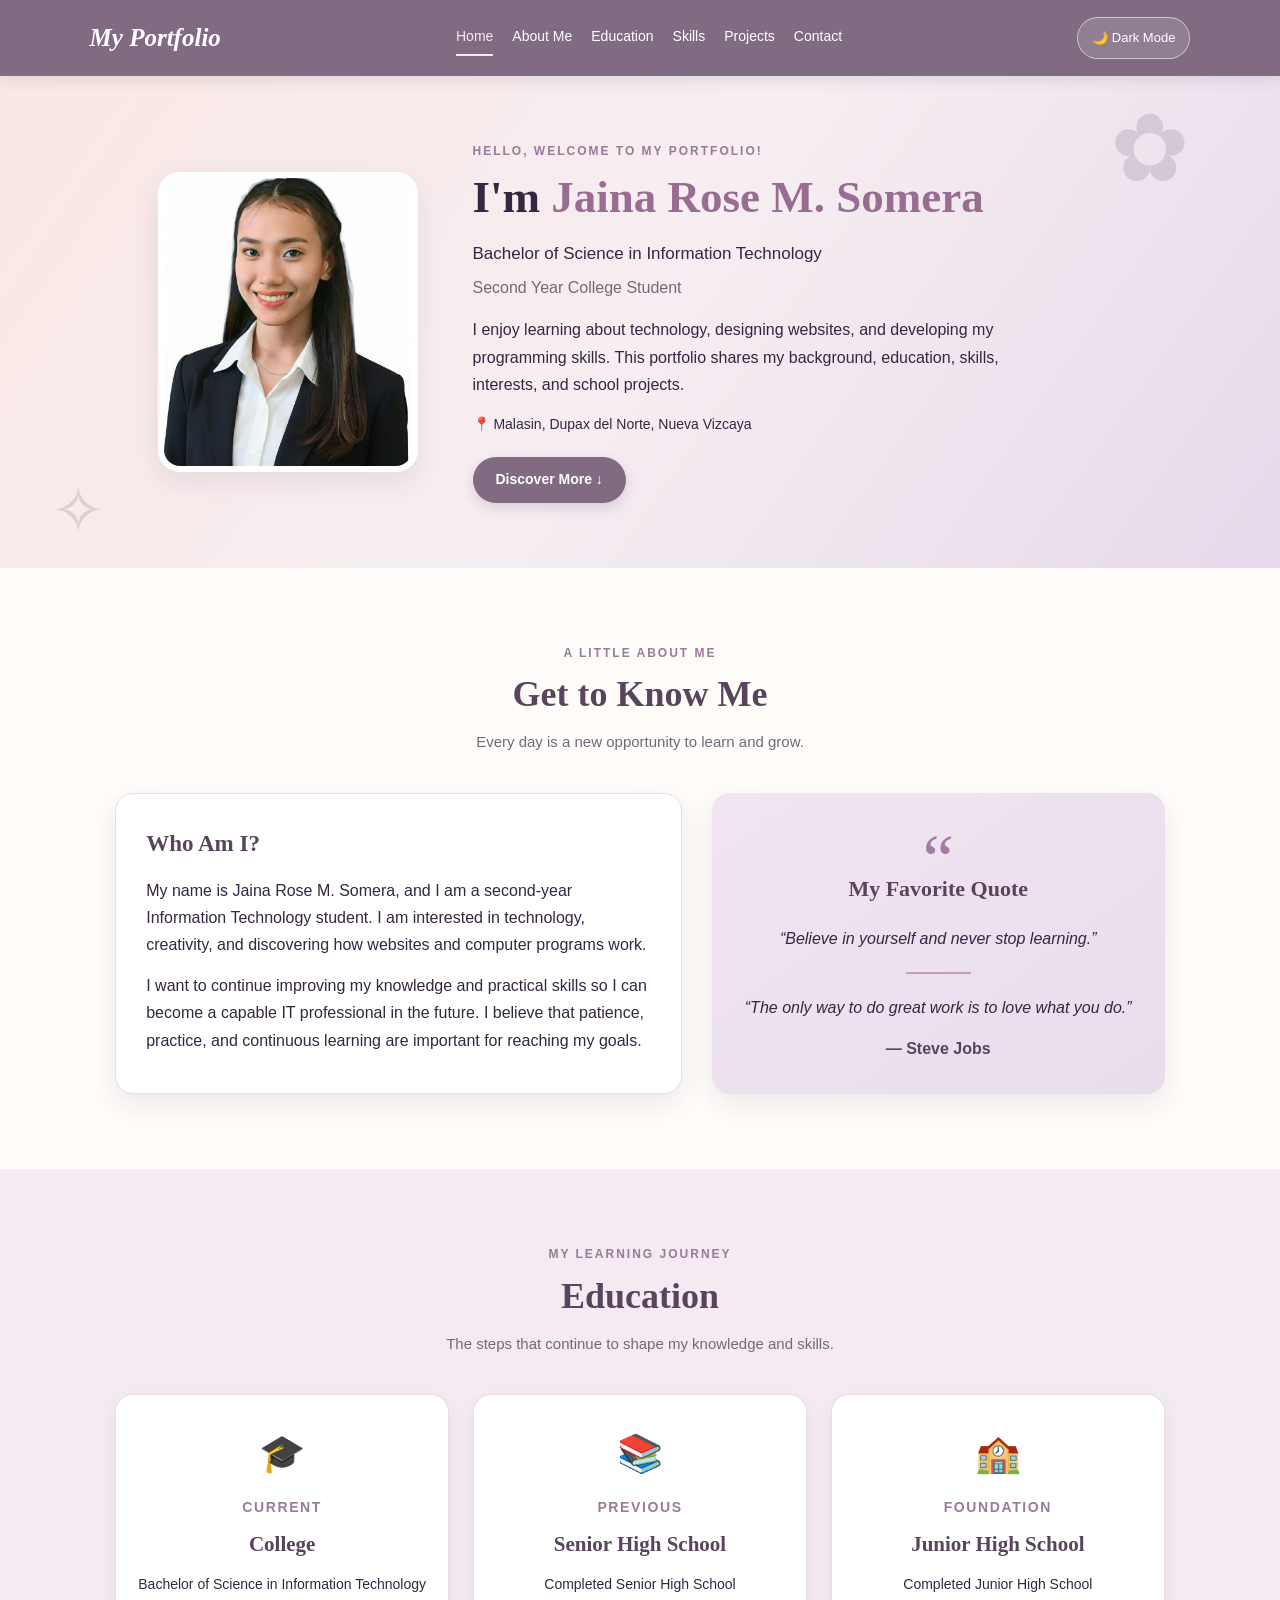
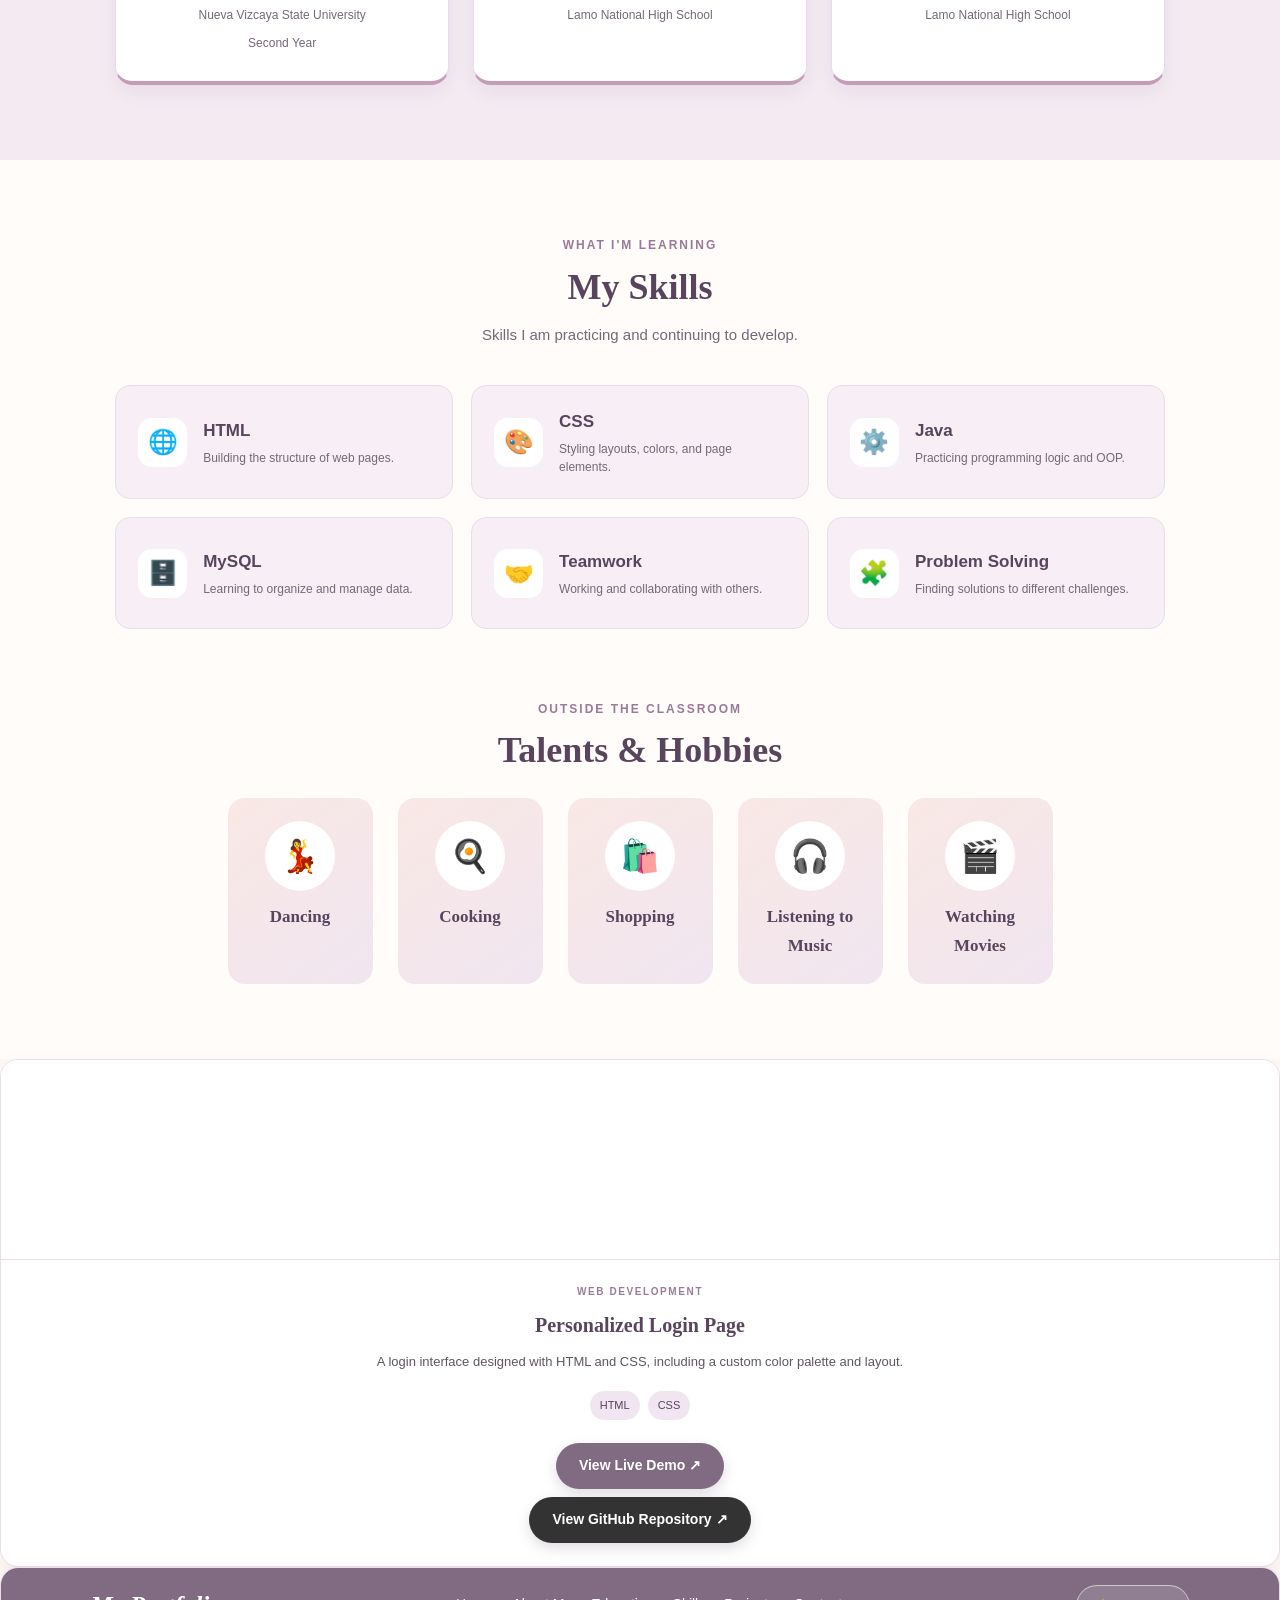
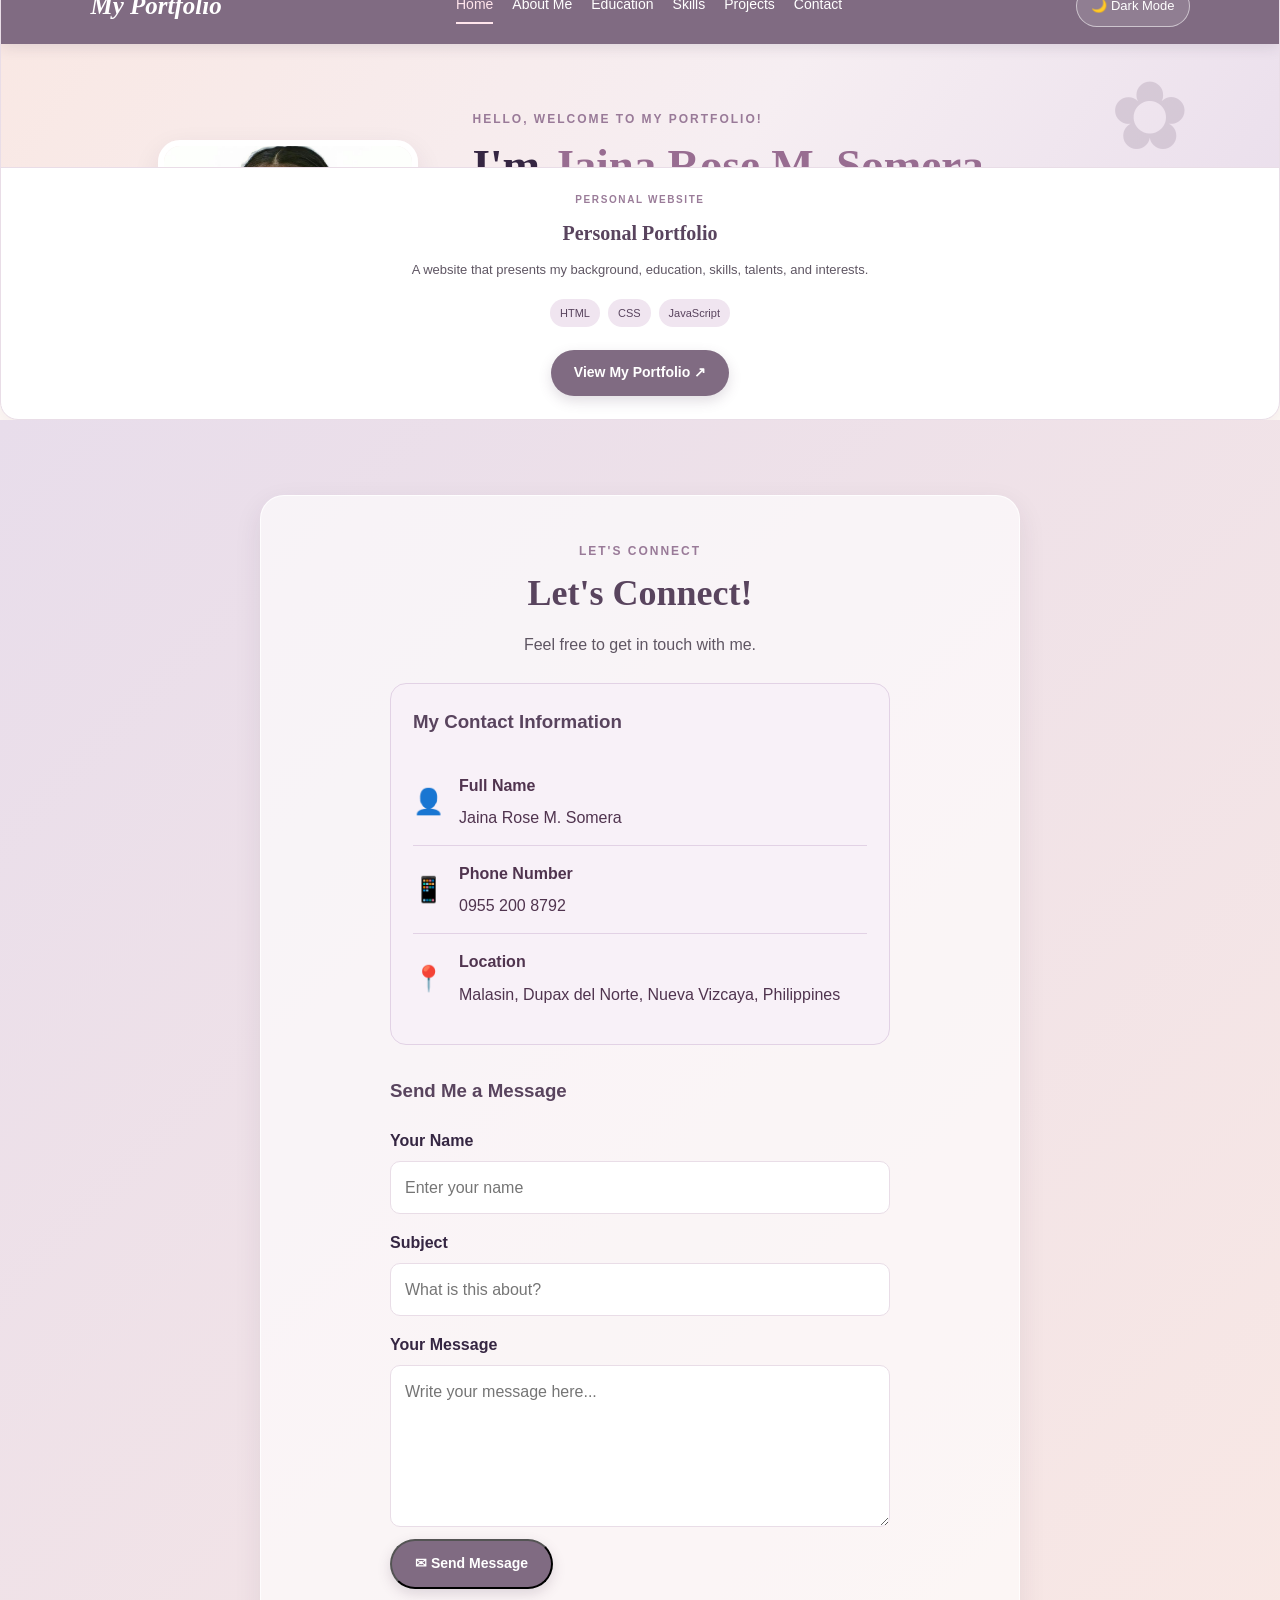
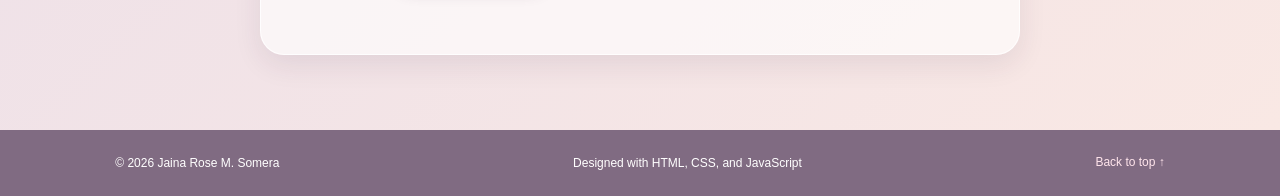
==== commit 563169f0: "Update index.html" ====
--- a/index.html
+++ b/index.html
@@ -214,22 +214,11 @@
 </div>
 </section>
 
-    <!-- PROJECTS SECTION -->
-<section class="section projects-section" id="projects">
-<div class="section-heading">
-<p class="eyebrow">MY PRACTICE AND WORK</p>
-<h2>Projects</h2>
-<p class="section-intro">
-A few examples of the school activities I have practiced.
-</p>
-</div>
-<div class="three-column-grid project-grid">
-
-   <!-- PROJECT 1: LOGIN PAGE -->
+    <!-- PROJECT 1: LOGIN PAGE -->
 <article class="project-card">
     <div class="project-art portfolio-preview">
         <iframe
-            src="loginpage.html"
+            src="https://jainasomera.github.io/Login--Page/"
             title="Personalized Login Page Preview"
             loading="lazy">
         </iframe>
@@ -247,13 +236,25 @@
             <span>CSS</span>
         </div>
         
+        <!-- Link papunta sa Live Demo -->
         <a
-            href="loginpage.html"
+            href="https://jainasomera.github.io/Login--Page/"
             class="button-link"
             target="_blank"
             rel="noopener noreferrer"
         >
-            View My Login Page ↗
+            View Live Demo ↗
+        </a>
+
+        <!-- Link papunta sa GitHub Repository -->
+        <a
+            href="https://github.com/jainasomera/Login--Page"
+            class="button-link"
+            target="_blank"
+            rel="noopener noreferrer"
+            style="margin-top: 8px; background-color: #333;"
+        >
+            View GitHub Repository ↗
         </a>
     </div>
 </article>
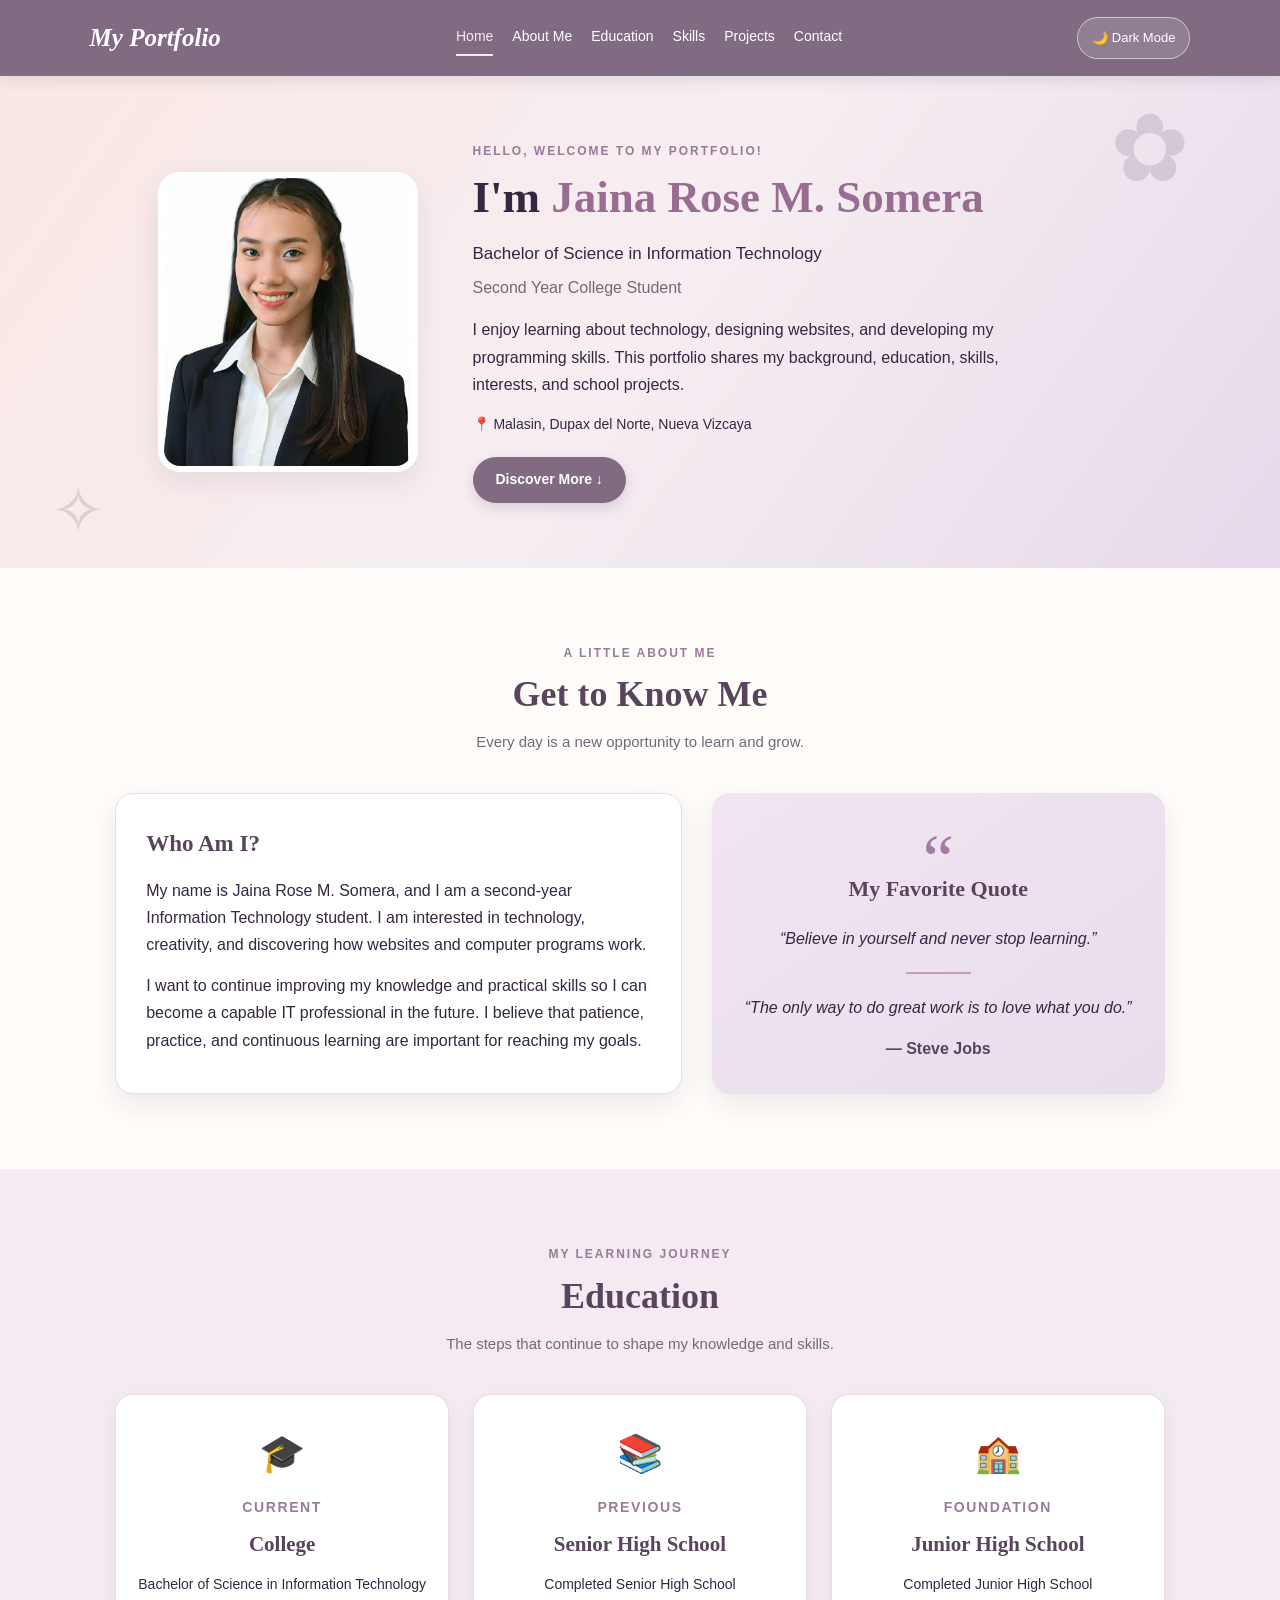
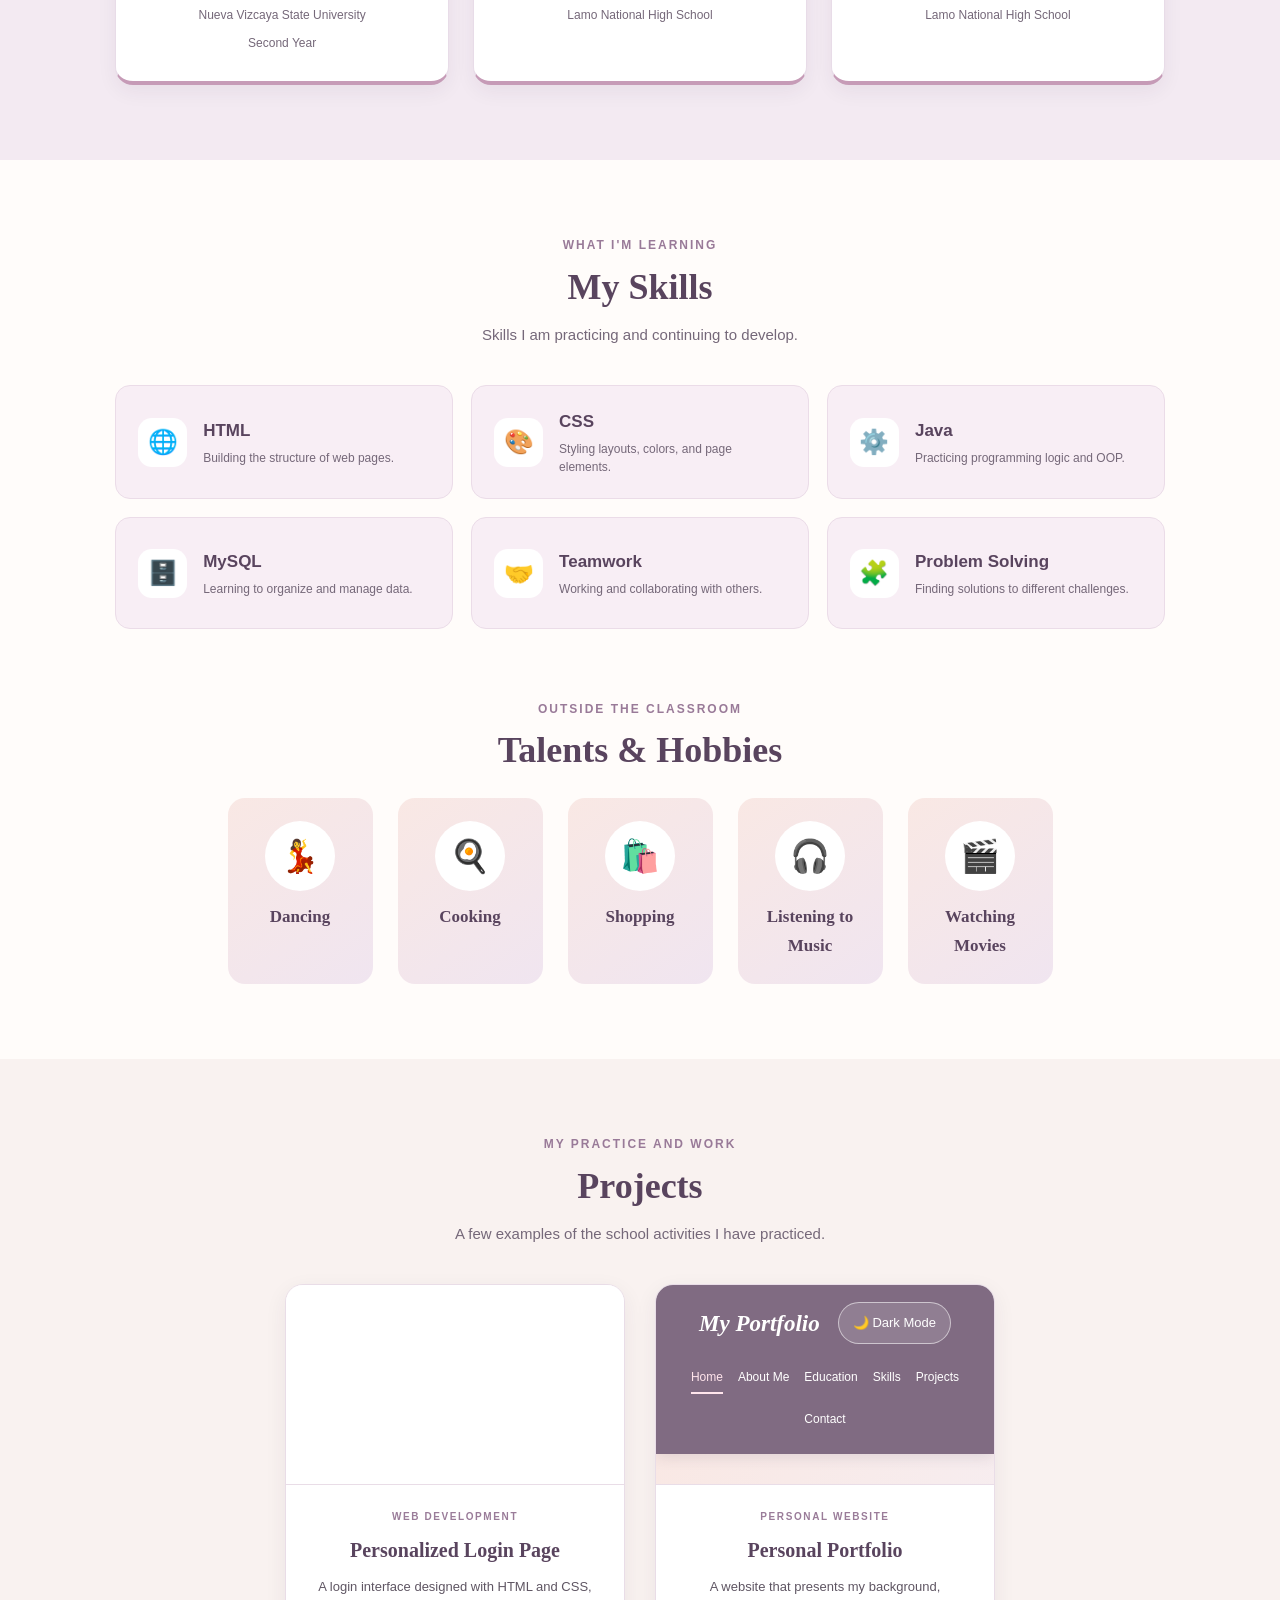
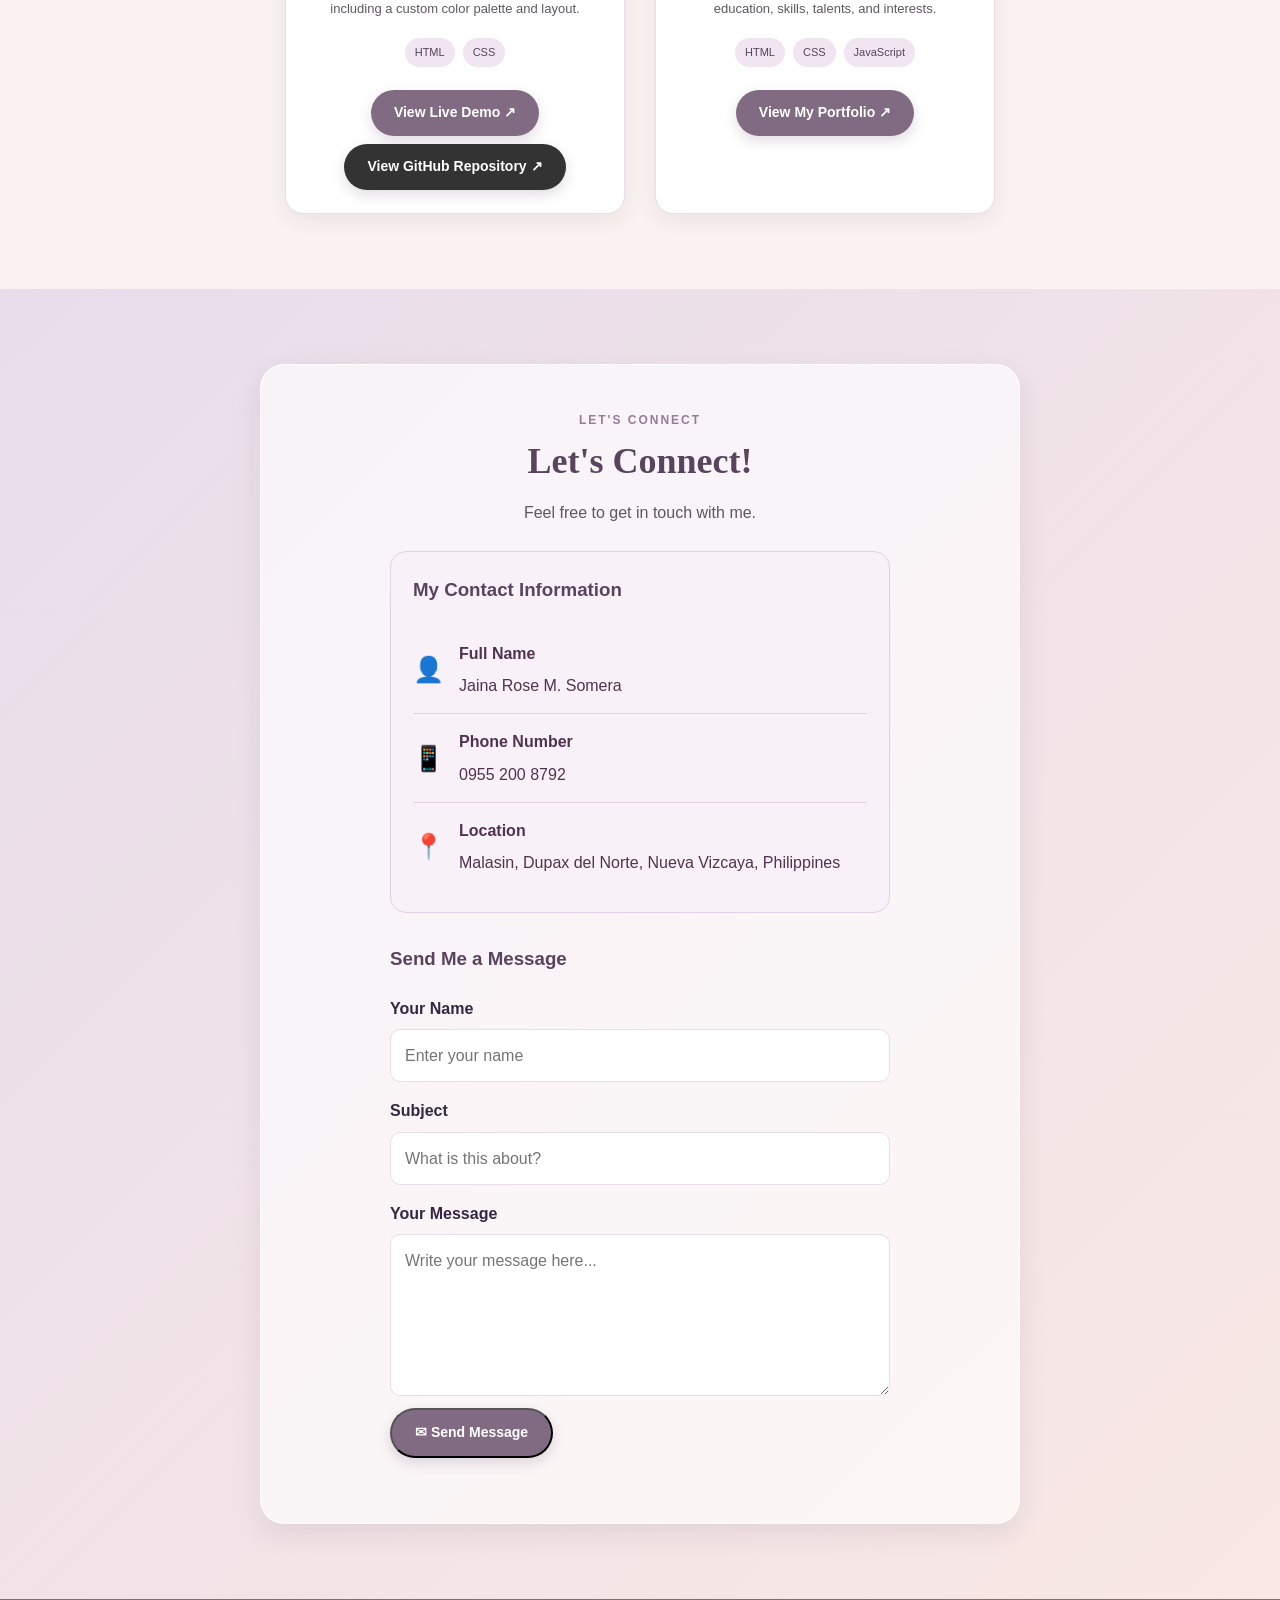
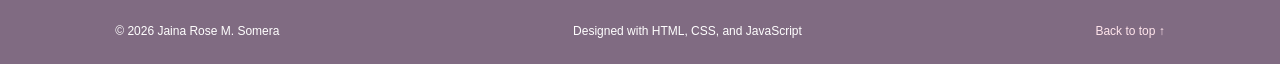
==== commit 93a58ce7: "Update index.html" ====
--- a/index.html
+++ b/index.html
@@ -214,83 +214,95 @@
 </div>
 </section>
 
+    <!-- PROJECTS SECTION -->
+<section class="section projects-section" id="projects">
+  <div class="section-heading">
+    <p class="eyebrow">MY PRACTICE AND WORK</p>
+    <h2>Projects</h2>
+    <p class="section-intro">
+      A few examples of the school activities I have practiced.
+    </p>
+  </div>
+
+  <div class="three-column-grid project-grid">
+
     <!-- PROJECT 1: LOGIN PAGE -->
-<article class="project-card">
-    <div class="project-art portfolio-preview">
+    <article class="project-card">
+      <div class="project-art portfolio-preview">
         <iframe
-            src="https://jainasomera.github.io/Login--Page/"
-            title="Personalized Login Page Preview"
-            loading="lazy">
+          src="https://jainasomera.github.io/Login--Page/"
+          title="Personalized Login Page Preview"
+          loading="lazy">
         </iframe>
-    </div>
-
-    <div class="project-body">
+      </div>
+
+      <div class="project-body">
         <p class="card-label">WEB DEVELOPMENT</p>
         <h3>Personalized Login Page</h3>
         <p>
-            A login interface designed with HTML and CSS,
-            including a custom color palette and layout.
+          A login interface designed with HTML and CSS,
+          including a custom color palette and layout.
         </p>
         <div class="tag-list">
-            <span>HTML</span>
-            <span>CSS</span>
+          <span>HTML</span>
+          <span>CSS</span>
         </div>
         
-        <!-- Link papunta sa Live Demo -->
         <a
-            href="https://jainasomera.github.io/Login--Page/"
-            class="button-link"
-            target="_blank"
-            rel="noopener noreferrer"
+          href="https://jainasomera.github.io/Login--Page/"
+          class="button-link"
+          target="_blank"
+          rel="noopener noreferrer"
         >
-            View Live Demo ↗
+          View Live Demo ↗
         </a>
-
-        <!-- Link papunta sa GitHub Repository -->
         <a
-            href="https://github.com/jainasomera/Login--Page"
-            class="button-link"
-            target="_blank"
-            rel="noopener noreferrer"
-            style="margin-top: 8px; background-color: #333;"
+          href="https://github.com/jainasomera/Login--Page"
+          class="button-link"
+          target="_blank"
+          rel="noopener noreferrer"
+          style="margin-top: 8px; background-color: #333;"
         >
-            View GitHub Repository ↗
+          View GitHub Repository ↗
         </a>
-    </div>
-</article>
+      </div>
+    </article>
     
     <!-- PROJECT 2: PERSONAL PORTFOLIO -->
     <article class="project-card">
-        <div class="project-art portfolio-preview">
-            <iframe
-                src="https://jainasomera.github.io/"
-                title="My Personal Portfolio Preview"
-                loading="lazy">
-            </iframe>
+      <div class="project-art portfolio-preview">
+        <iframe
+          src="https://jainasomera.github.io/"
+          title="My Personal Portfolio Preview"
+          loading="lazy">
+        </iframe>
+      </div>
+      <div class="project-body">
+        <p class="card-label">PERSONAL WEBSITE</p>
+        <h3>Personal Portfolio</h3>
+        <p>
+          A website that presents my background, education,
+          skills, talents, and interests.
+        </p>
+        <div class="tag-list">
+          <span>HTML</span>
+          <span>CSS</span>
+          <span>JavaScript</span>  
         </div>
-        <div class="project-body">
-            <p class="card-label">PERSONAL WEBSITE</p>
-            <h3>Personal Portfolio</h3>
-            <p>
-                A website that presents my background, education,
-                skills, talents, and interests.
-            </p>
-            <div class="tag-list">
-                <span>HTML</span>
-                <span>CSS</span>
-                <span>JavaScript</span>  
-            </div>
-            <a href="https://jainasomera.github.io/"
-               class="button-link"
-               target="_blank"
-               rel="noopener noreferrer">
-               View My Portfolio ↗
-            </a>
-        </div>
+        <a 
+          href="https://jainasomera.github.io/"
+          class="button-link"
+          target="_blank"
+          rel="noopener noreferrer"
+        >
+          View My Portfolio ↗
+        </a>
+      </div>
     </article>
 
-</div>
-</section>
+  </div>
+</section>
+    
 <!-- CONTACT SECTION -->
 <section class="section contact-section" id="contact">
 <div class="contact-box">
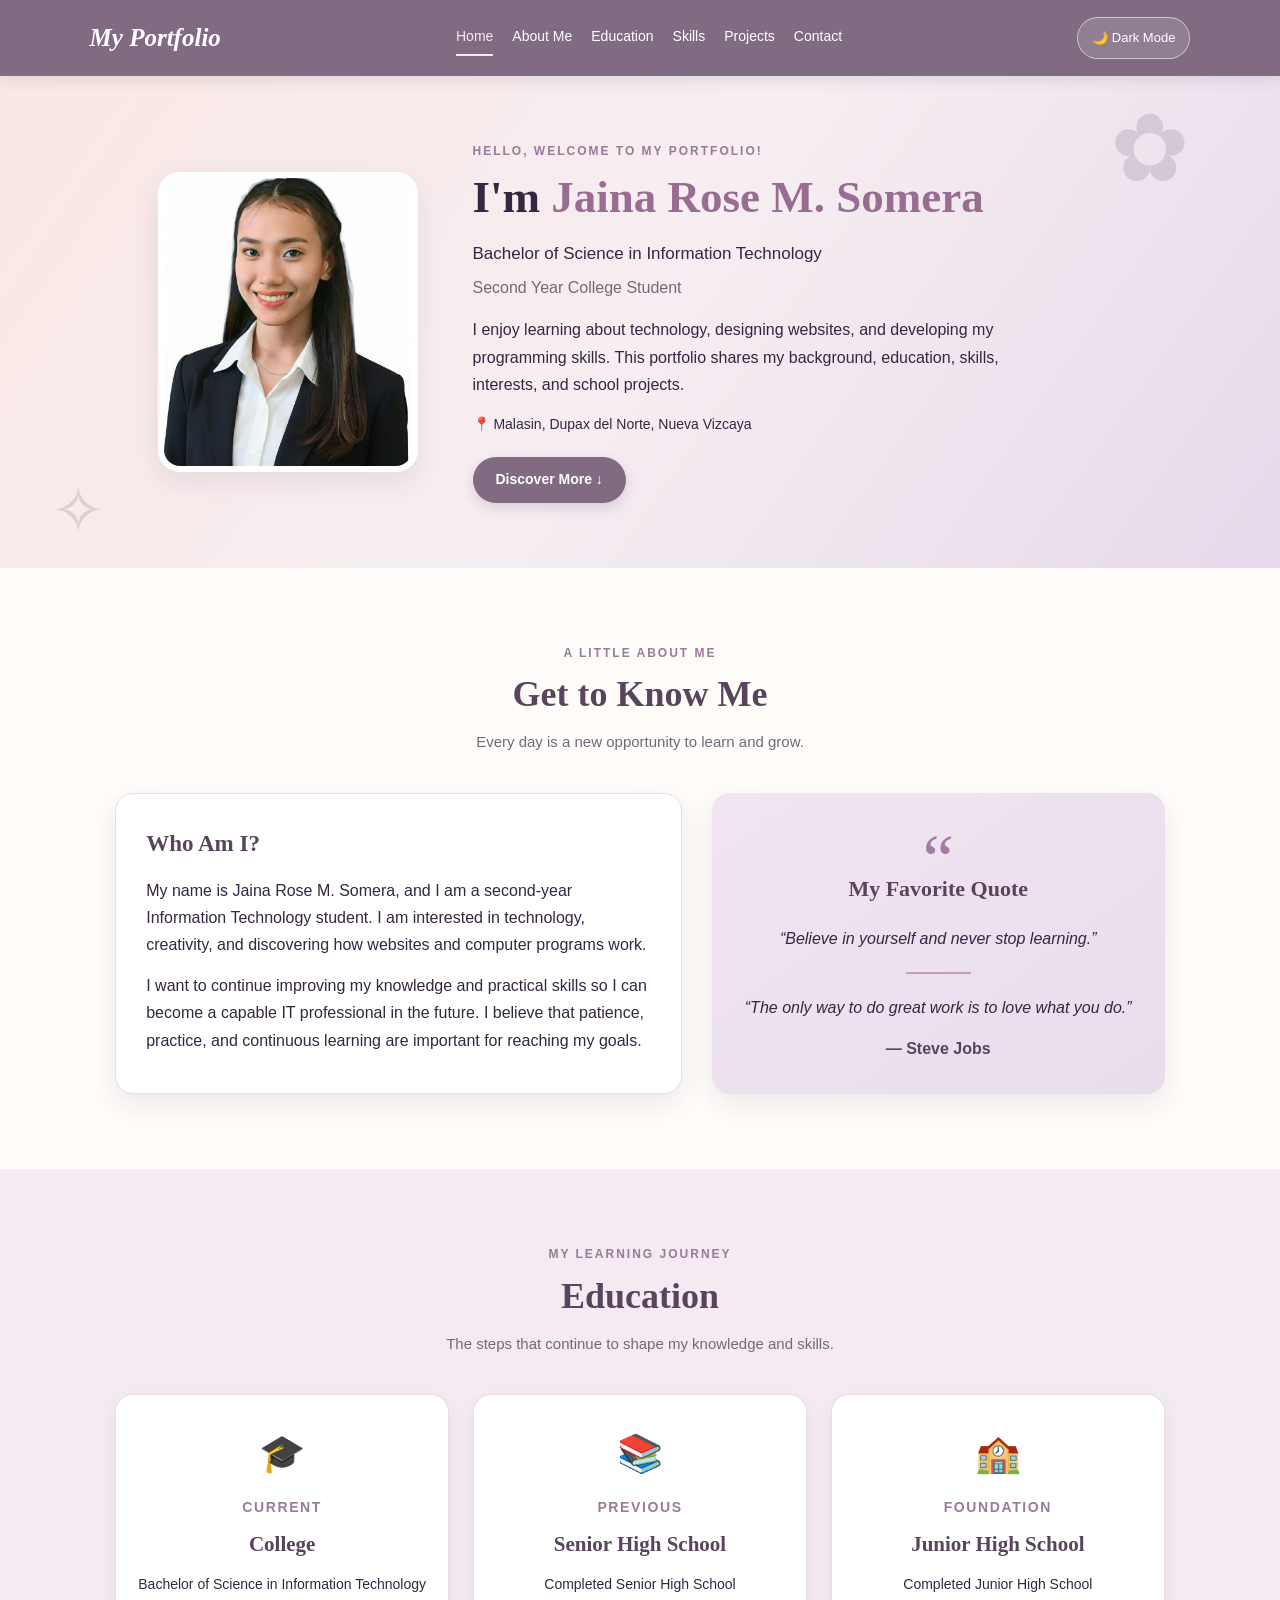
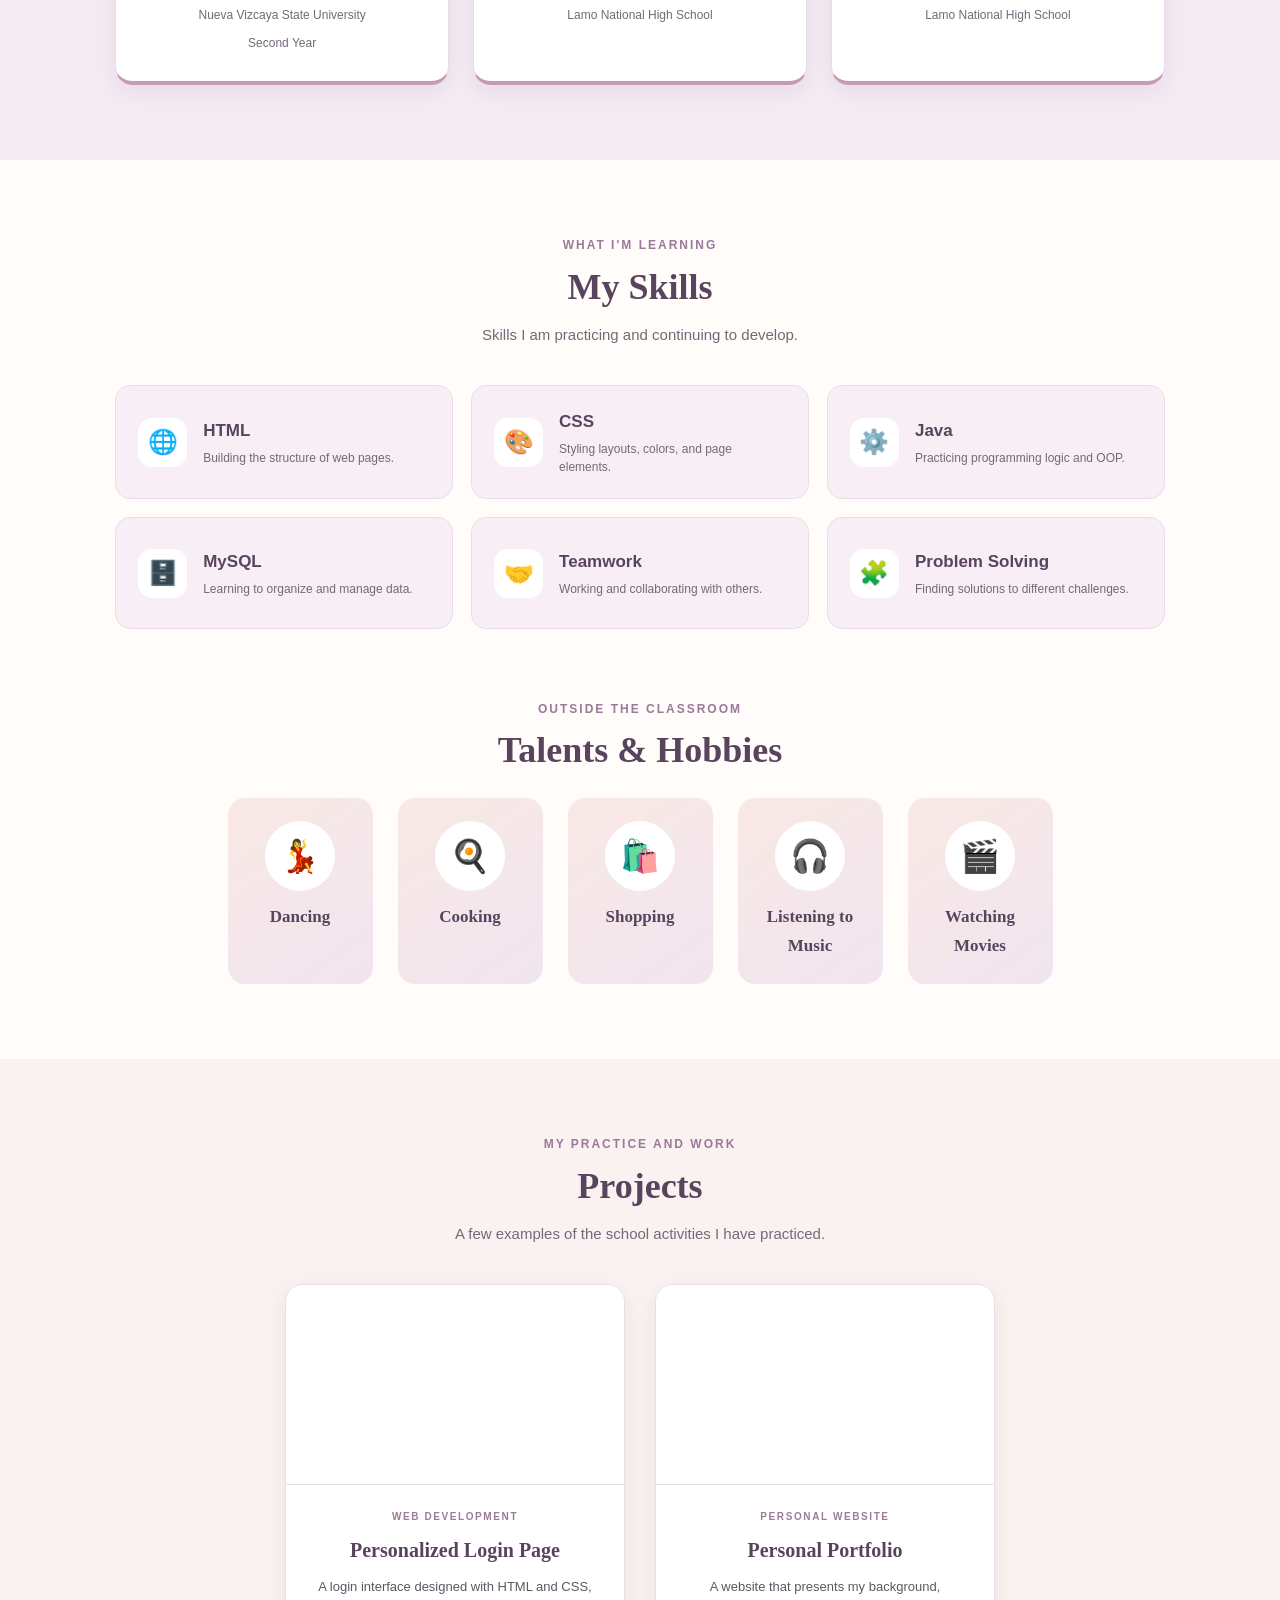
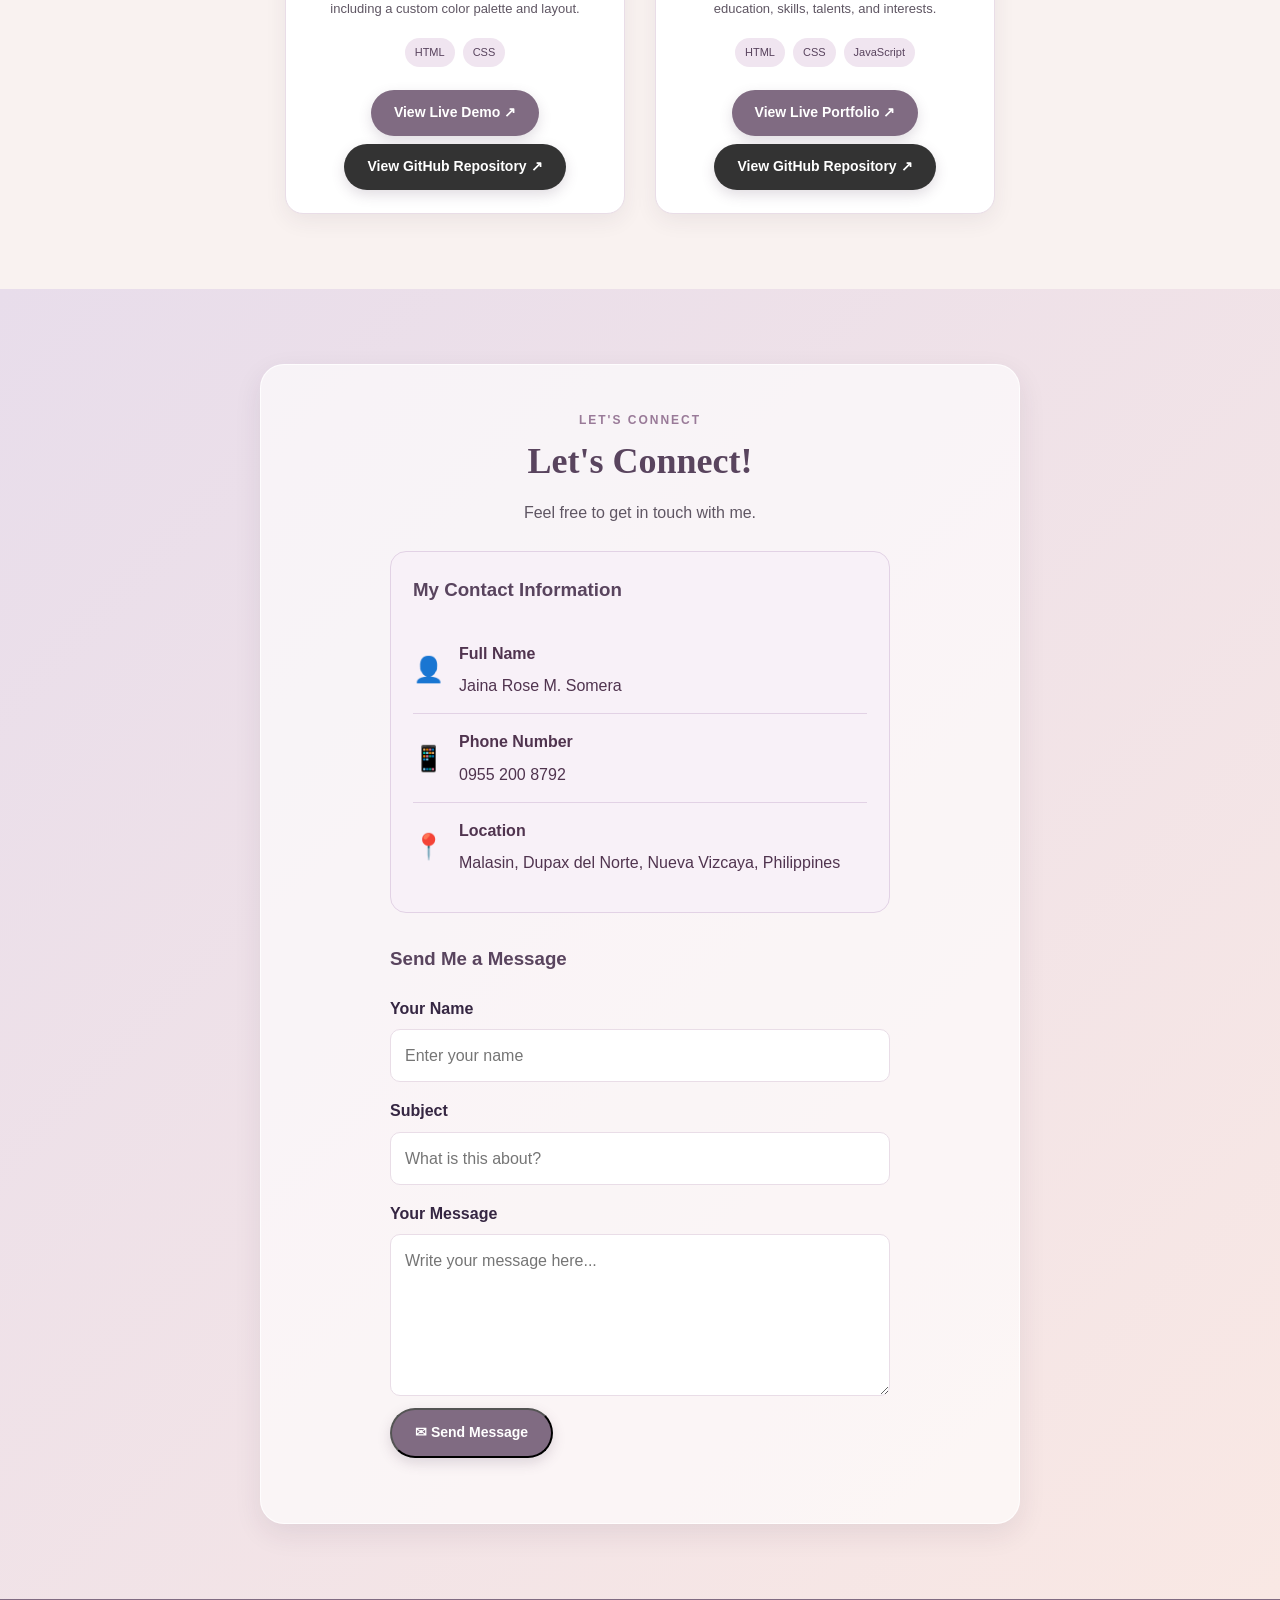
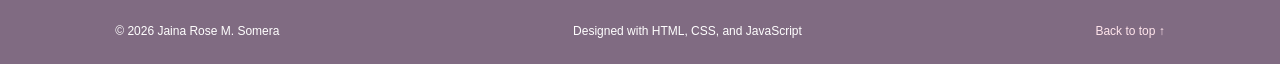
==== commit b5cb7d23: "Update index.html" ====
--- a/index.html
+++ b/index.html
@@ -214,7 +214,7 @@
 </div>
 </section>
 
-    <!-- PROJECTS SECTION -->
+   <!-- PROJECTS SECTION -->
 <section class="section projects-section" id="projects">
   <div class="section-heading">
     <p class="eyebrow">MY PRACTICE AND WORK</p>
@@ -289,13 +289,26 @@
           <span>CSS</span>
           <span>JavaScript</span>  
         </div>
+        
+        <!-- Live Demo Button para sa Portfolio -->
         <a 
           href="https://jainasomera.github.io/"
           class="button-link"
           target="_blank"
           rel="noopener noreferrer"
         >
-          View My Portfolio ↗
+          View Live Portfolio ↗
+        </a>
+
+        <!-- GitHub Repository Button para sa Portfolio -->
+        <a
+          href="https://github.com/jainasomera/jainasomera.github.io"
+          class="button-link"
+          target="_blank"
+          rel="noopener noreferrer"
+          style="margin-top: 8px; background-color: #333;"
+        >
+          View GitHub Repository ↗
         </a>
       </div>
     </article>
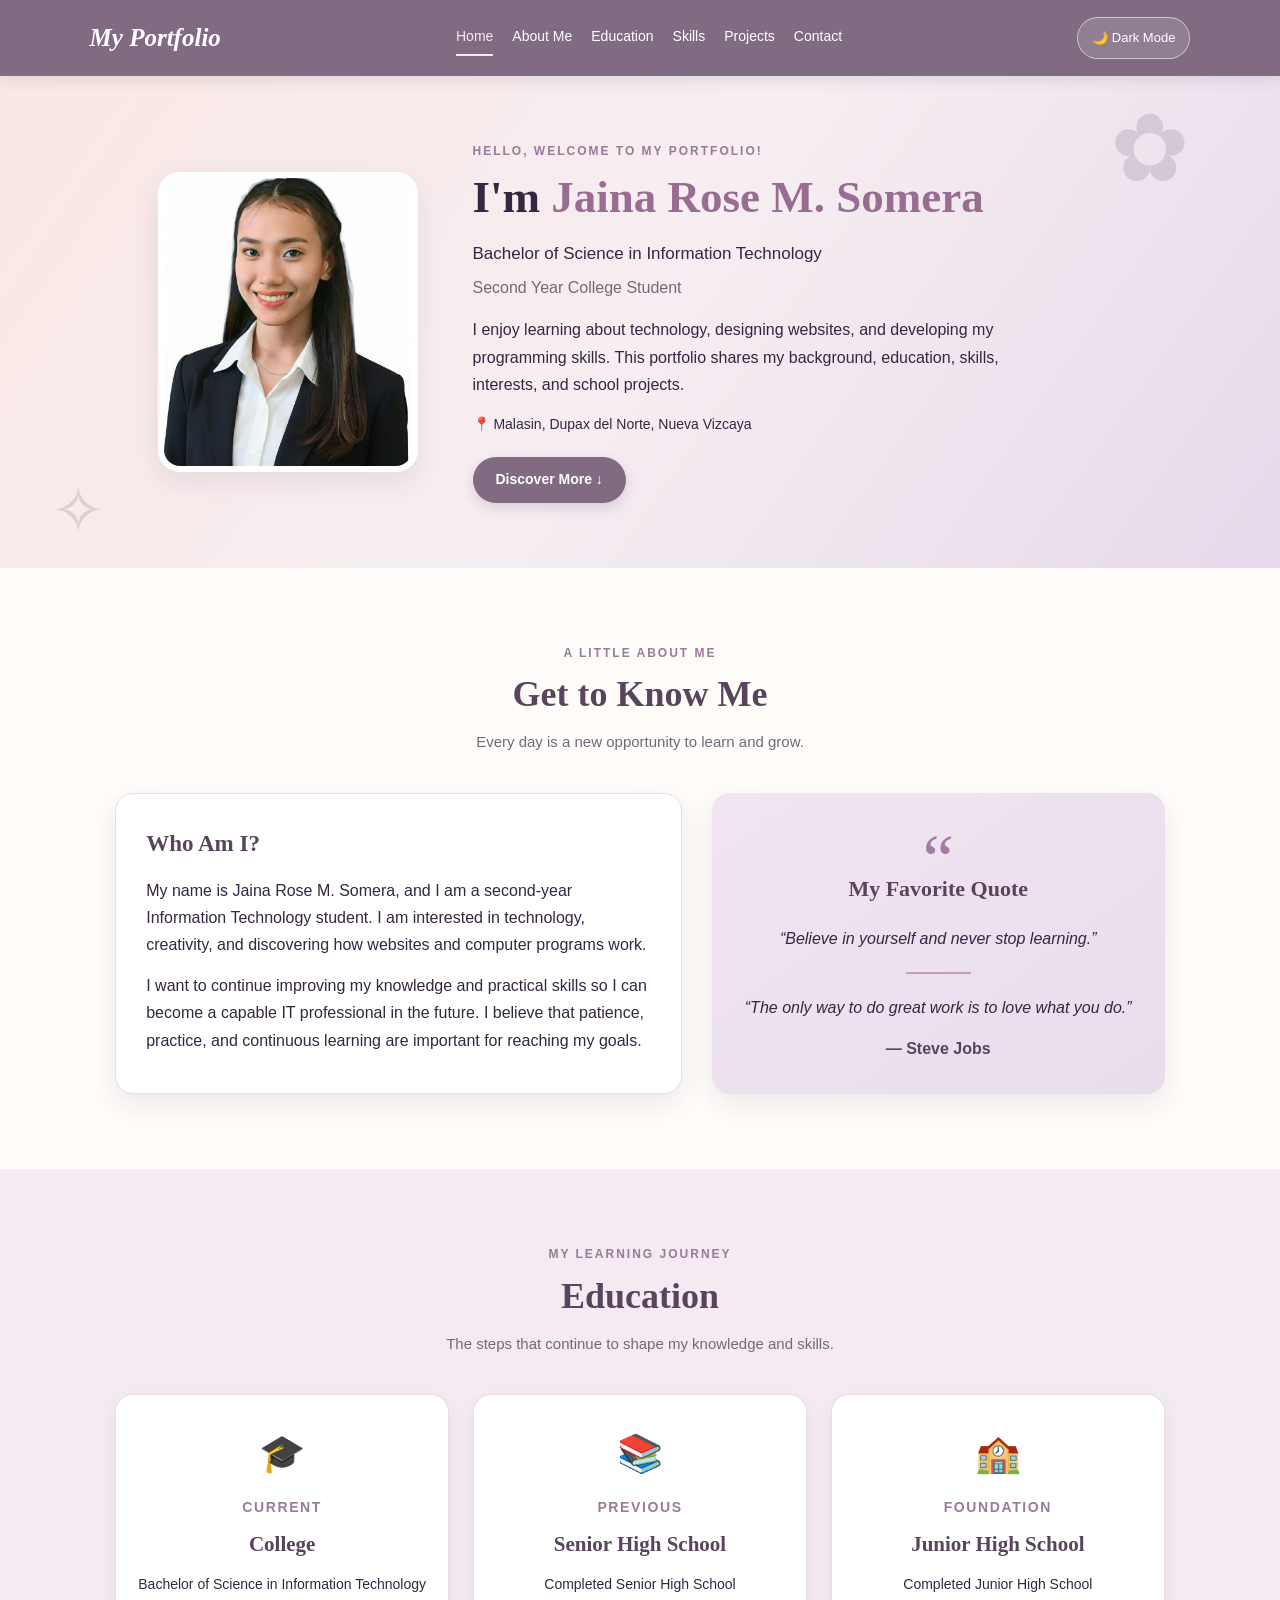
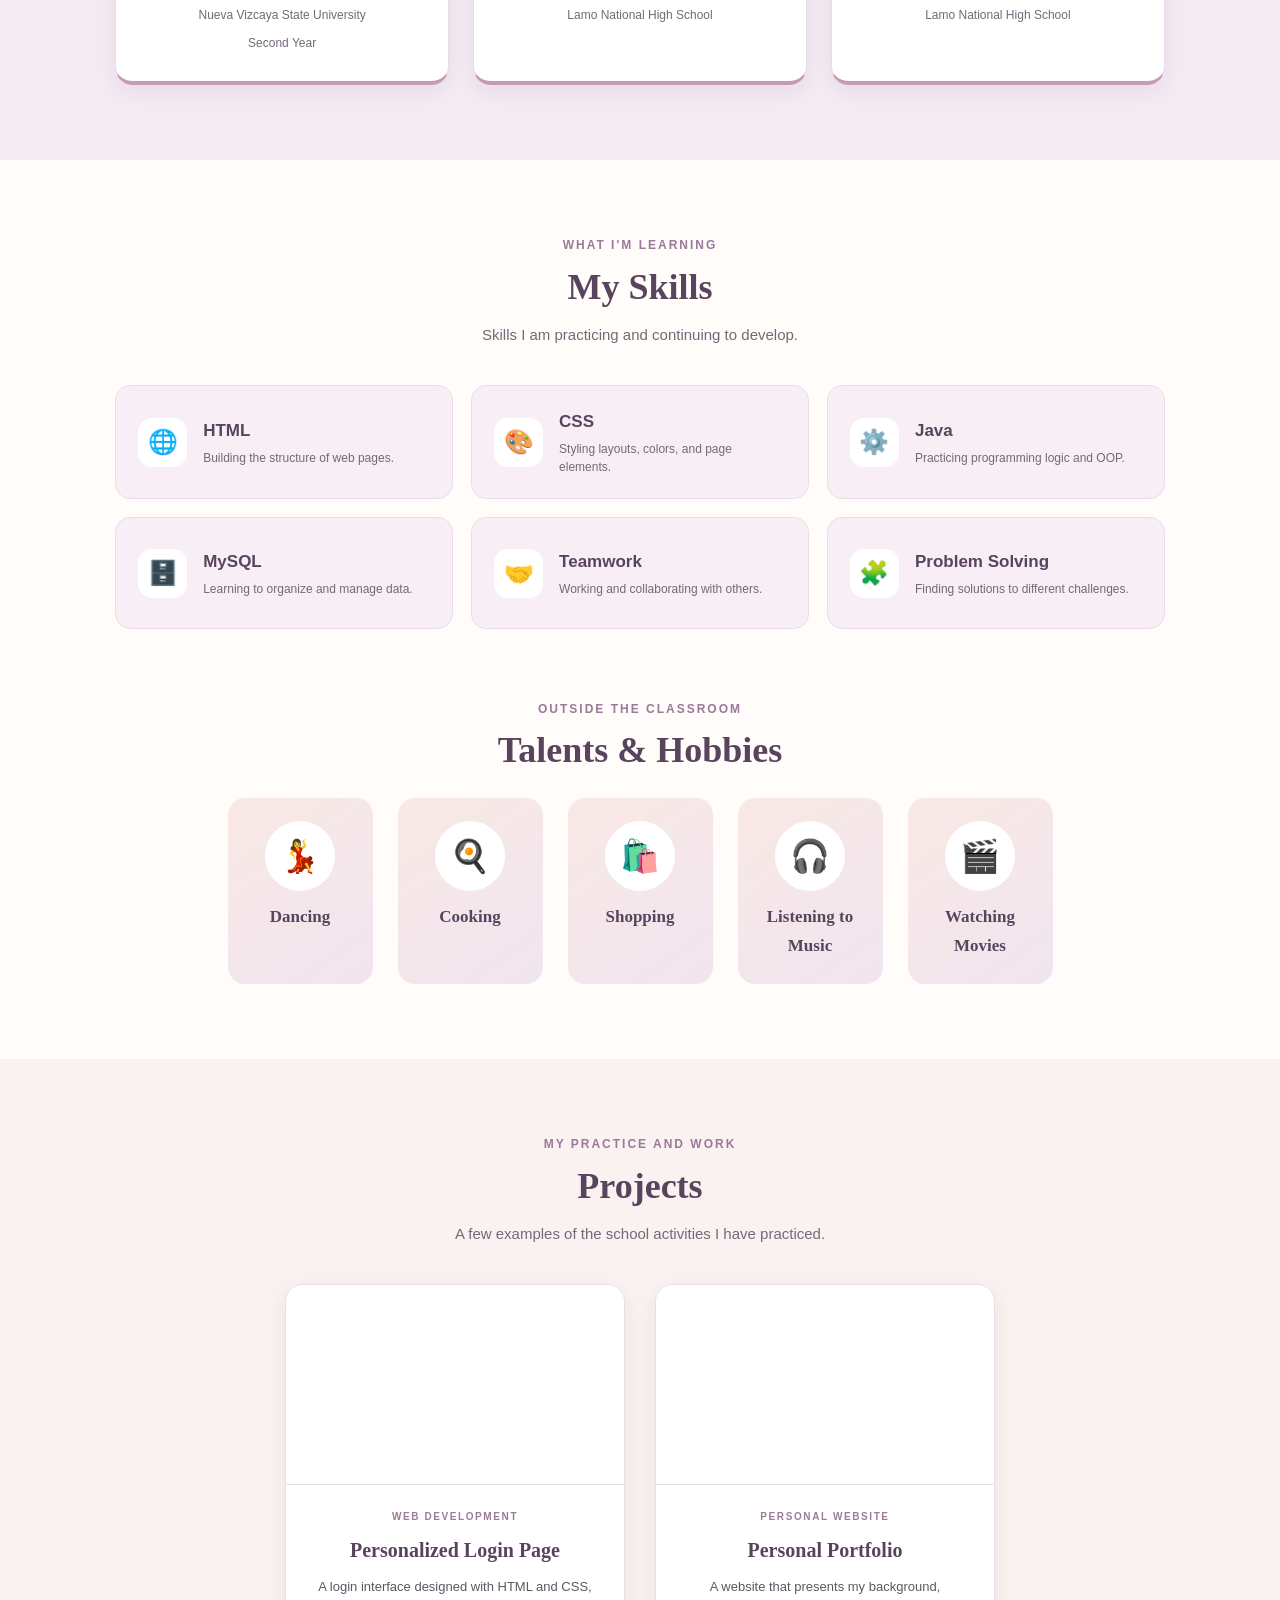
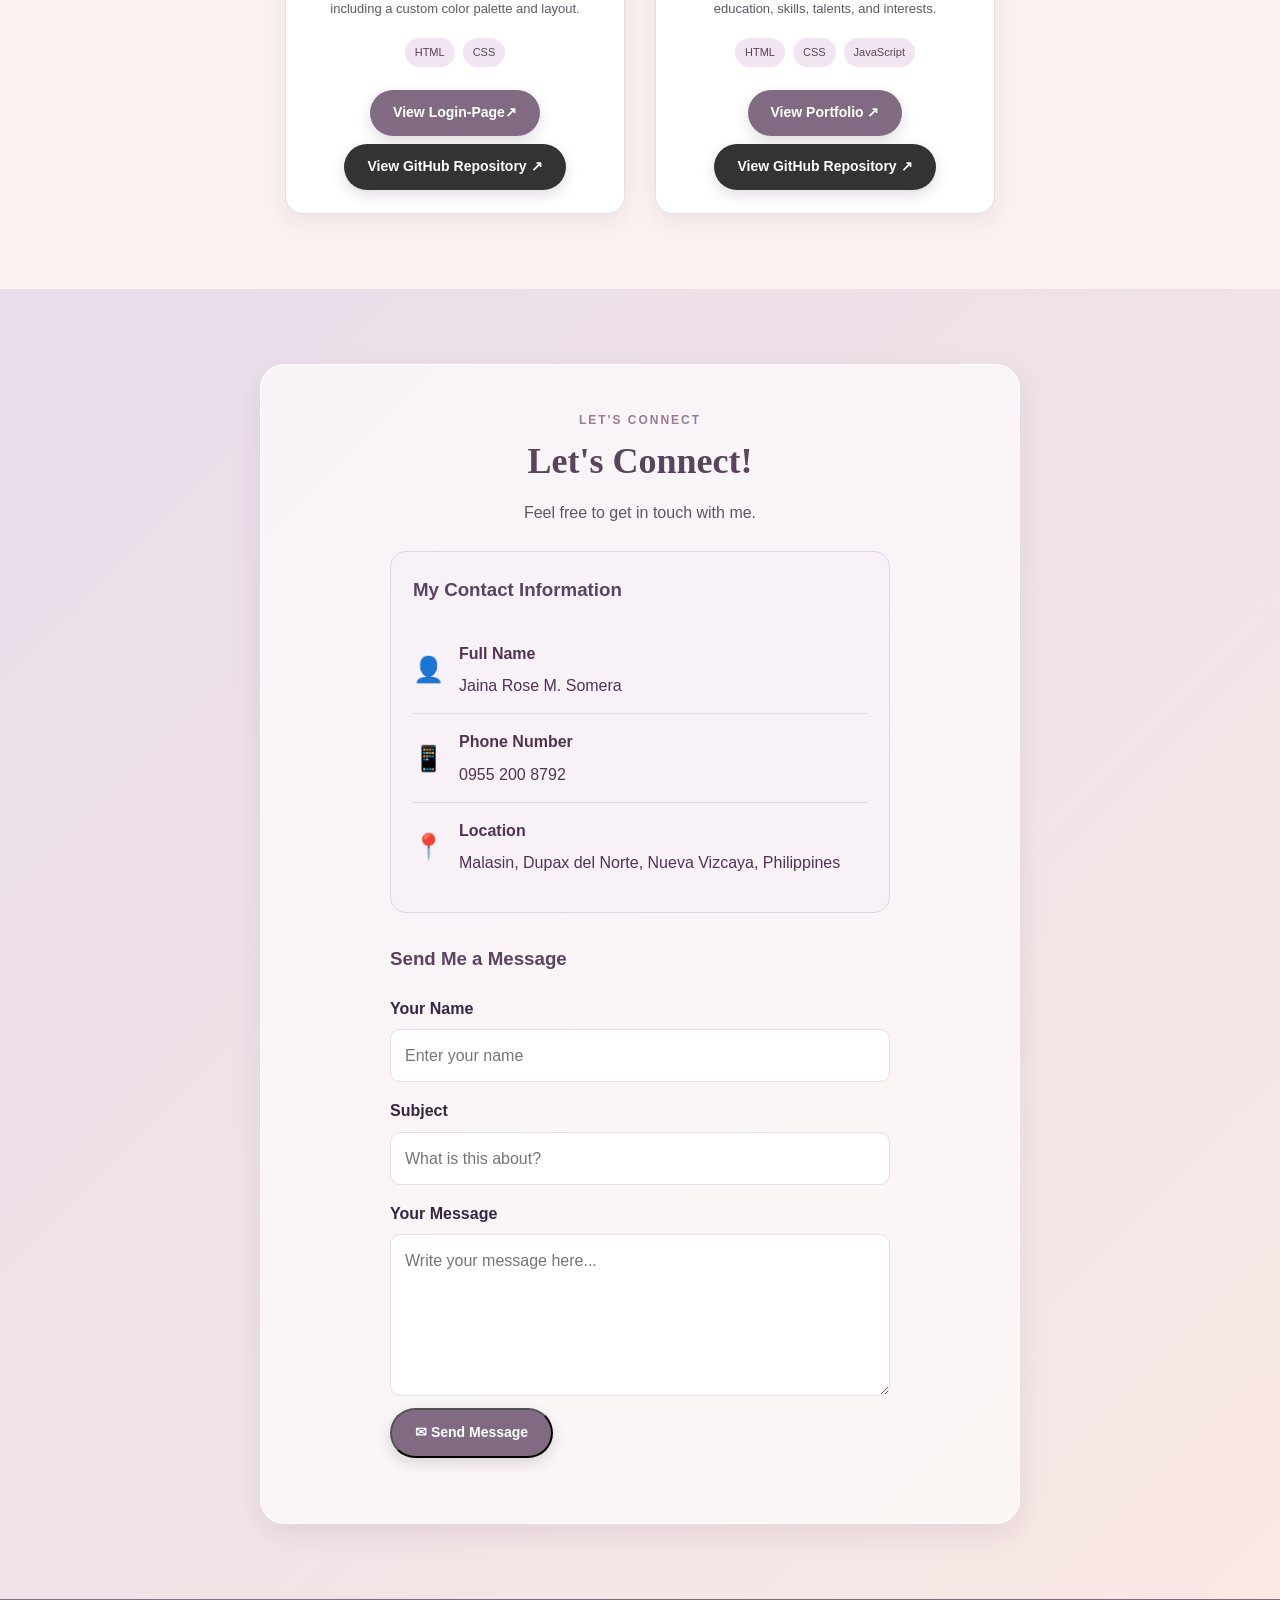
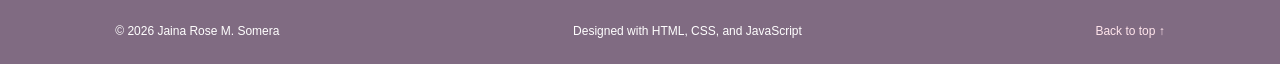
==== commit 4768031e: "Update index.html" ====
--- a/index.html
+++ b/index.html
@@ -254,7 +254,7 @@
           target="_blank"
           rel="noopener noreferrer"
         >
-          View Live Demo ↗
+          View Login-Page↗
         </a>
         <a
           href="https://github.com/jainasomera/Login--Page"
@@ -297,7 +297,7 @@
           target="_blank"
           rel="noopener noreferrer"
         >
-          View Live Portfolio ↗
+          View Portfolio ↗
         </a>
 
         <!-- GitHub Repository Button para sa Portfolio -->
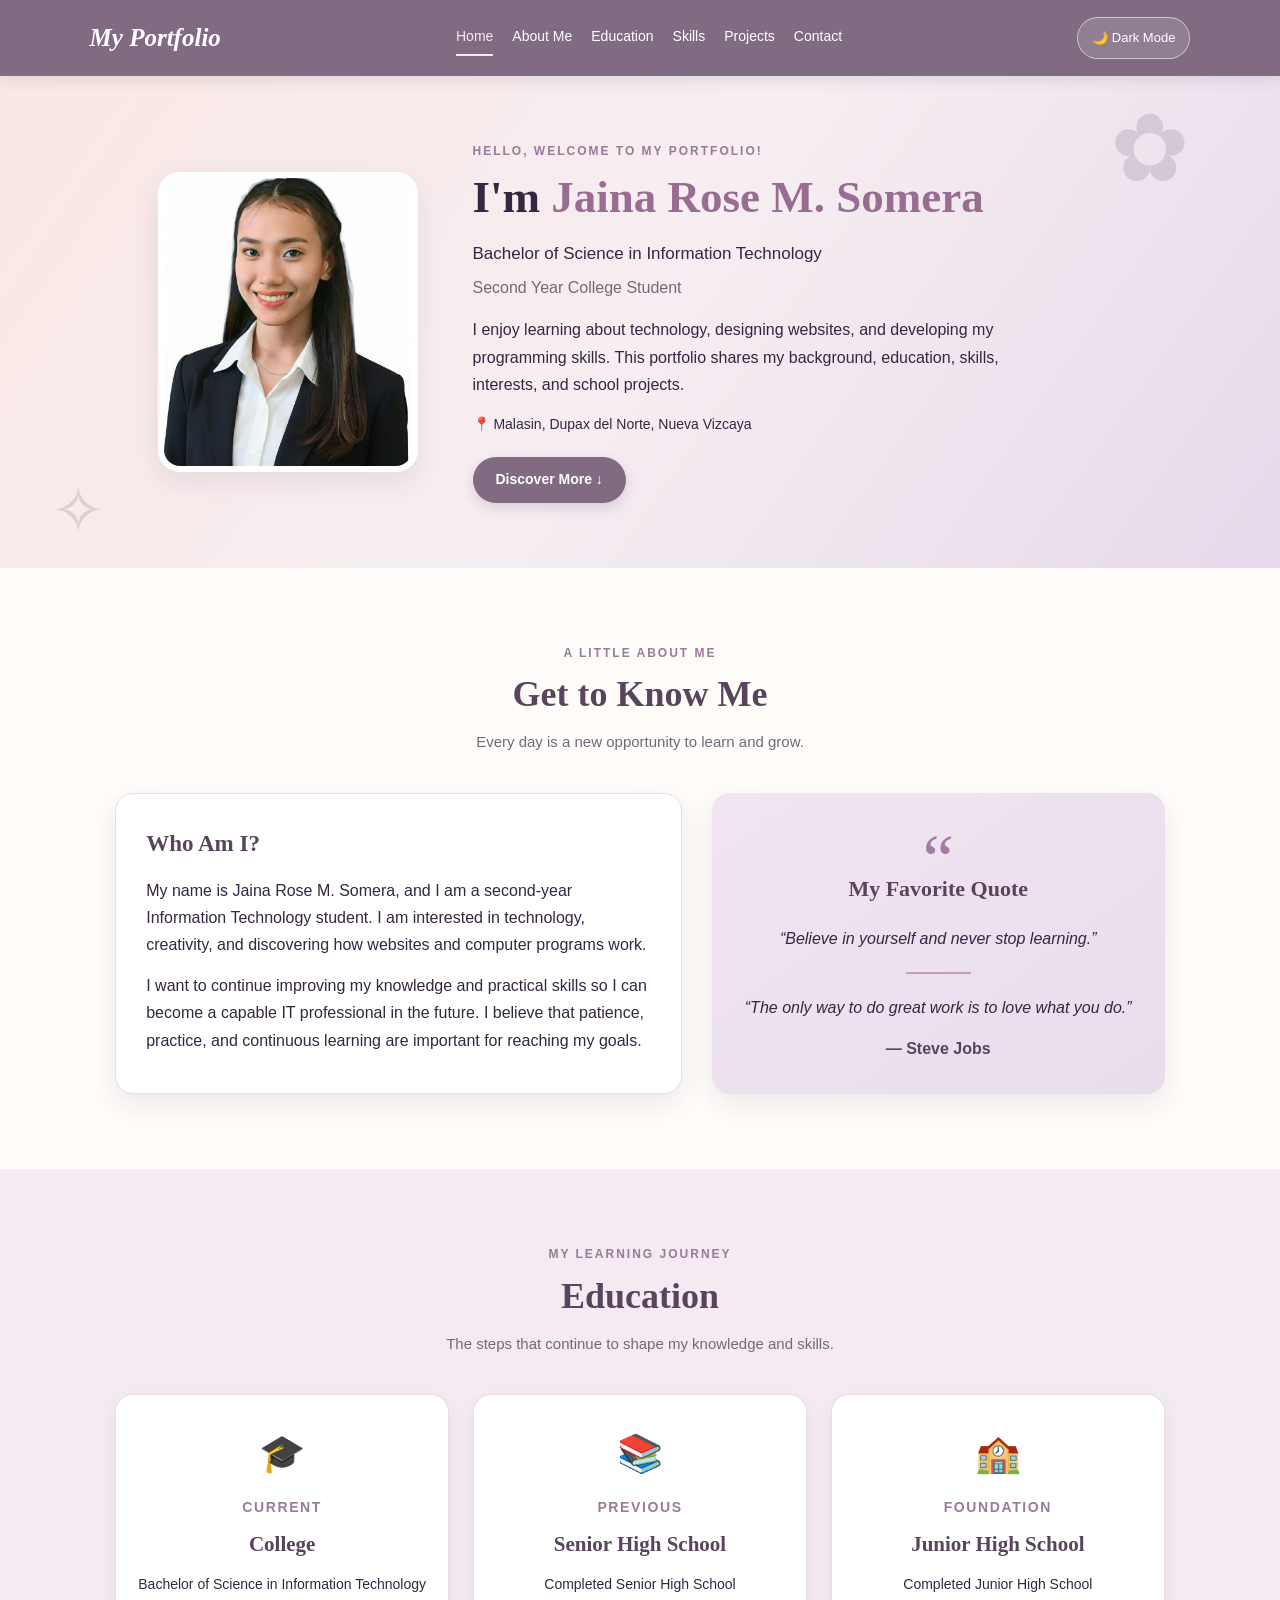
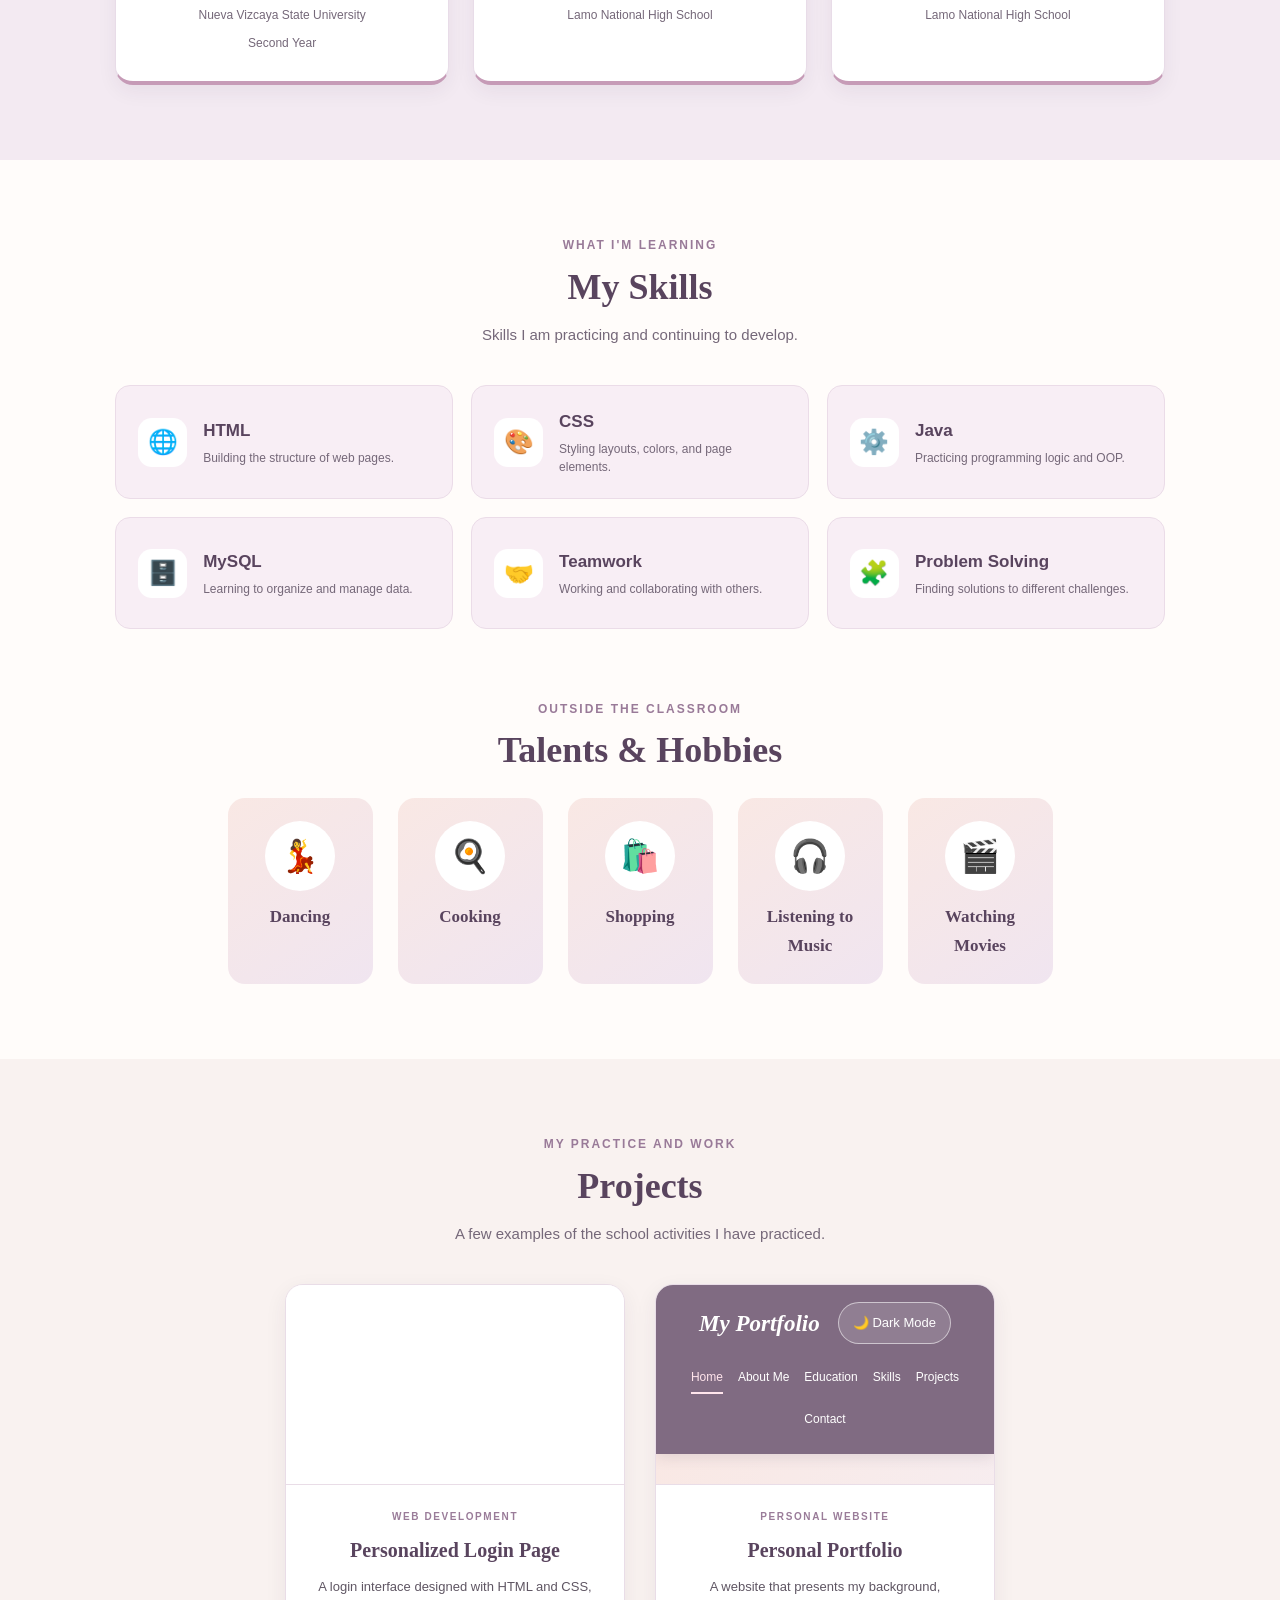
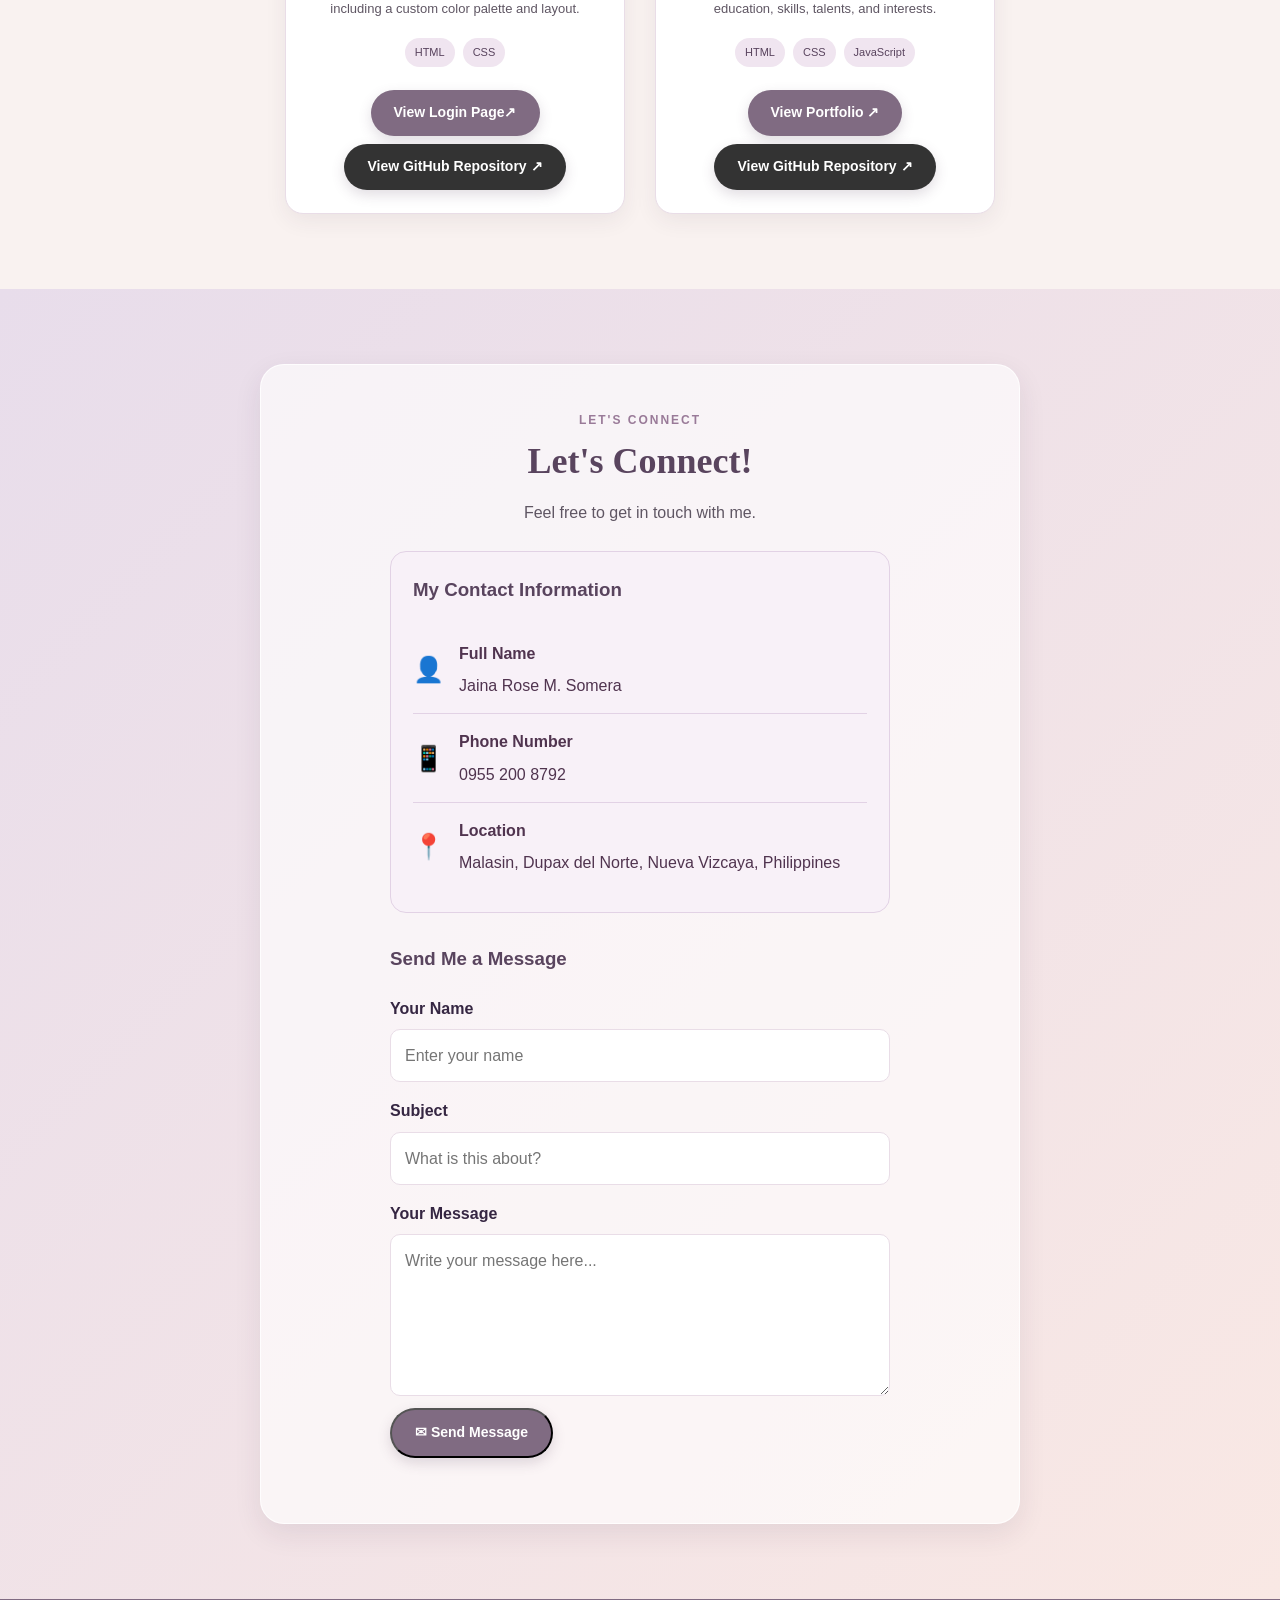
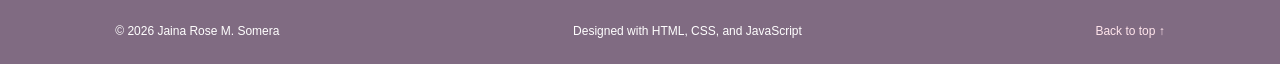
==== commit c6b8516f: "Update index.html" ====
--- a/index.html
+++ b/index.html
@@ -254,7 +254,7 @@
           target="_blank"
           rel="noopener noreferrer"
         >
-          View Login-Page↗
+          View Login Page↗
         </a>
         <a
           href="https://github.com/jainasomera/Login--Page"
